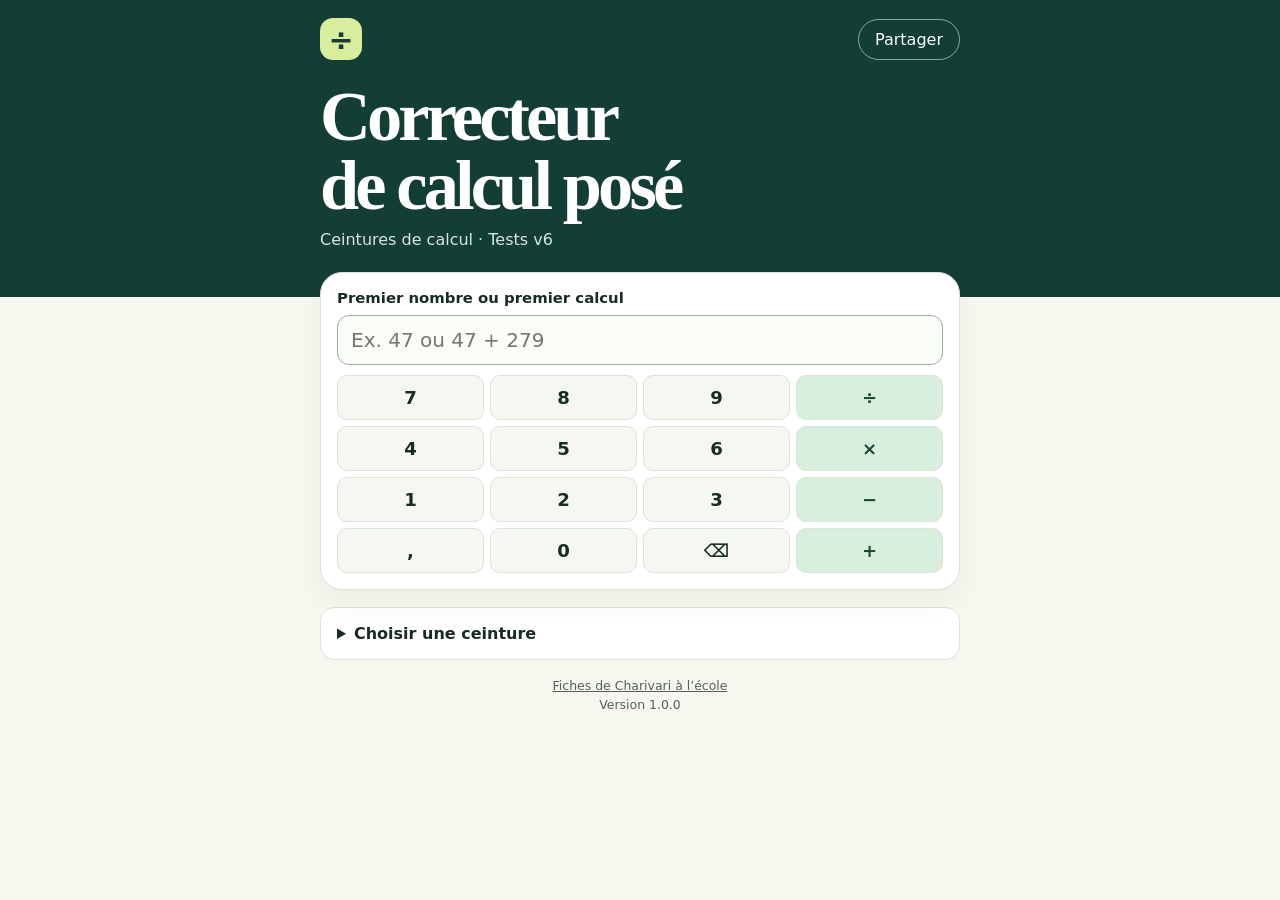
==== correcteur/index.html @ 3b587475 "Correcteur de calcul posé 1.0.0 (appli installable hors ligne) Co-Authored-By: Claude Opus 5.5 <nore" ====
<!doctype html>
<!-- TECHNIQUE
Fiche d'identité
- Rôle : corriger vite une fiche de ceinture de calcul posé (Charivari) en tapant son premier calcul.
- Quand : en classe, pendant ou après les ceintures, téléphone en main.
- Où : téléphone surtout (appli installée), ordinateur possible ; ouvert aussi depuis la tuile de « Classe ».
- Écran n° 1 : la recherche avec le pavé numérique ; le corrigé s'affiche dès qu'une seule fiche correspond.
- Ce qu'il ne fait pas : pas de suivi des ceintures par élève (aucune donnée d'élève ici).
Version : voir VERSION (et CACHE dans sw.js, à changer ensemble).
Choix techniques : PWA statique sur GitHub Pages (dépôt outils-classe, dossier correcteur/), hors ligne par sw.js.
  Fiches dans SOURCE_FICHES (une ceinture = une ligne « Nom|couleur|décimales », puis une ligne par fiche, calculs séparés par « ; », « @n » = rang du quotient).
  Calculs exacts en BigInt (pas d'erreur d'arrondi sur les décimaux).
Historique : 1.0.0 (2026-11-15) version reçue + installation, bouton Retour, Échap, numéro de version.
-->
<html lang="fr">
<head>
<meta charset="utf-8">
<meta name="viewport" content="width=device-width, initial-scale=1">
<meta name="theme-color" content="#123e36">
<meta name="apple-mobile-web-app-capable" content="yes">

<link rel="apple-touch-icon" href="icon-192.png">
<link rel="icon" href="icon-192.png">
<link rel="manifest" href="manifest.webmanifest">
<style>
:root{color-scheme:light;--paper:#f7f7ef;--ink:#182c25;--muted:#50635b;--line:#dce3d9;--green:#123e36;--mint:#d9efdd;font-family:Inter,system-ui,sans-serif}
*{box-sizing:border-box}
body{margin:0;background:var(--paper);color:var(--ink)}
.shell{width:min(100% - 32px,640px);margin-inline:auto}
.hero{background:var(--green);color:white;padding:18px 0 48px}
.bar{display:flex;align-items:center;justify-content:space-between}
.mark{display:grid;place-items:center;border-radius:13px;background:#d8ed9e;color:var(--green);width:42px;height:42px;font-size:30px;font-weight:700}
button,input{font:inherit}
button{cursor:pointer;color:inherit}
:focus-visible{outline:3px solid #578359;outline-offset:3px}
.share{border:1px solid #86ad98;border-radius:999px;background:transparent;color:white;padding:10px 16px}
h1{font:600 clamp(2.65rem,9vw,4.4rem)/.98 Georgia,serif;letter-spacing:-.055em;margin:22px 0 10px}
.intro p{margin:0;color:#d6e8de}
main{padding-bottom:96px}
.search{position:relative;margin-top:-25px;background:white;border:1px solid var(--line);border-radius:22px;padding:16px;box-shadow:0 12px 28px #173b2a0d}
label{display:block;font-weight:700;margin-bottom:8px;font-size:.93rem}
input{width:100%;border:1px solid #9eafa4;border-radius:12px;padding:12px 13px;font-size:1.25rem;background:#fafcf8;color:var(--ink)}
#second-wrap{margin-top:14px}
.keypad{display:grid;grid-template-columns:repeat(4,1fr);gap:6px;margin-top:10px}
.keypad button{min-height:45px;border:1px solid var(--line);border-radius:10px;background:#f5f7f1;font-size:1.13rem;font-weight:630;touch-action:manipulation}
.keypad button.op{background:var(--mint);color:#174c36}
#status{font-size:.88rem;color:var(--muted);margin:10px 0 0}
#status:empty{display:none}
#choices{display:flex;flex-wrap:wrap;gap:7px}
#choices:empty{display:none}
.choice{border:1px solid var(--line);background:white;border-radius:10px;padding:9px;text-align:left;margin-top:8px;font-size:.87rem}
.choice small{display:block;color:var(--muted);margin-top:2px}
#correction{margin-top:18px}
.sheet-title{background:#fff;border:1px solid var(--line);border-left:6px solid var(--belt);border-radius:14px;padding:13px 14px;margin-bottom:8px}
h2{font-size:1.2rem;margin:0 0 4px}
.sheet-title p{margin:0;color:var(--muted);font-size:.84rem}
.calc{border:1px solid var(--line);background:white;border-radius:12px;margin:6px 0}
.calc summary{display:grid;grid-template-columns:24px minmax(0,1fr) auto 12px;align-items:center;gap:7px;padding:10px;min-height:53px;cursor:pointer;list-style:none}
summary::-webkit-details-marker{display:none}
.calc summary::after{content:'›';font-size:1.4rem;color:#50635b}
.calc[open] summary::after{transform:rotate(90deg)}
.num{color:var(--muted);font-size:.76rem;text-align:center}
.expr,.answer,.work{font-variant-numeric:tabular-nums}
.expr{font-size:clamp(.85rem,3.4vw,1.04rem);font-weight:550}
.answer{text-align:right;font-weight:750;color:#174c36;white-space:nowrap}
.expr small,.answer small{display:block;font-size:.72rem;font-weight:500;color:var(--muted);margin-top:2px}
.work{padding:12px 14px;border-top:1px solid var(--line);background:#f7faf5;border-radius:0 0 12px 12px;font-size:.9rem;overflow:auto}
.work p{margin:8px 0 0}
.stack{display:grid;grid-template-columns:max-content auto;gap:4px 12px;align-items:center;width:max-content;max-width:100%}
.stack code{text-align:right;white-space:pre;font-size:1rem}
.stack small{color:var(--muted)}
.rule{height:1px;background:#a5b5a9;grid-column:1/2}
.division{border-collapse:collapse;width:100%;text-align:right;white-space:nowrap}
.division th,.division td{padding:5px 3px;border-bottom:1px solid var(--line)}
.division th{font-size:.76rem;color:var(--muted)}
.browse{margin-top:17px;background:#fff;border:1px solid var(--line);border-radius:14px;padding:12px}
.browse summary{cursor:pointer;font-weight:650;padding:4px}
.belt{display:flex;align-items:center;gap:6px;border-top:1px solid var(--line);padding:6px 0}
.belt span{flex:1;font-size:.9rem}
.belt button{min-width:36px;min-height:38px;border:1px solid var(--line);background:#f5f7f1;border-radius:8px}
footer{text-align:center;margin:18px 0;font-size:.78rem}
footer a{color:var(--muted)}
.dock{position:fixed;bottom:0;left:0;right:0;text-align:center;background:#f7f7eff0;padding:9px 15px calc(9px + env(safe-area-inset-bottom));border-top:1px solid var(--line)}
.dock button{color:white;background:var(--green);border:0;border-radius:12px;min-height:46px;width:min(100%,608px);font-weight:700}
[hidden]{display:none!important}

.version{color:var(--muted);margin-top:4px}
</style>
<title>Correcteur de calcul posé</title>


</head>
<body>
<header class="hero">
  <div class="shell bar">
    <span class="mark" aria-hidden="true">÷</span>
    <button id="share" class="share" type="button">Partager</button>
  </div>
  <div class="shell intro">
    <h1>Correcteur<br>de calcul posé</h1>
    <p>Ceintures de calcul · Tests v6</p>
  </div>
</header>
<main class="shell">
  <section class="search" aria-label="Recherche de fiche">
    <label for="first">Premier nombre ou premier calcul</label>
    <input id="first" placeholder="Ex. 47 ou 47 + 279" autocomplete="off" spellcheck="false" inputmode="none">
    <div id="second-wrap" hidden>
      <label for="second">Deuxième nombre ou deuxième calcul</label>
      <input id="second" autocomplete="off" spellcheck="false" inputmode="none" placeholder="Pour départager les fiches">
    </div>
    <div id="keypad" class="keypad" aria-label="Clavier de calcul"></div>
    <p id="status" role="status"></p>
    <div id="choices"></div>
  </section>
  <section id="correction" aria-label="Corrigé" hidden></section>
  <details id="browse" class="browse">
    <summary>Choisir une ceinture</summary>
    <div id="catalog"></div>
  </details>
  <footer><a href="https://www.charivarialecole.fr/archives/8508">Fiches de Charivari à l’école</a><div class="version" id="version"></div></footer>
</main>
<div class="dock" id="dock" hidden><button id="reset" type="button">↺ &nbsp; Nouvelle fiche</button></div>
<script>
const VERSION = "1.0.0";
const SOURCE_FICHES = `
Blanche|#7b8293|0
47+279;98+67;578+634;464+609;776+44;252+518
598+51;172+59;872+208;77+126;646+810;43+63
825+237;136+88;57+96;676+239;840+805;97+268
319+546;89+33;751+308;65+543;129+46;672+539
Jaune|#a06d04|0
769+451;90+263;794-236;447-68;861-171;763-34
680+571;406+96;527-436;681-628;996-29;337-246
113+658;76+705;363-86;374-296;761-591;453-262
145+269;97+888;814-53;394-196;995-367;638-99
Orange|#bc5b26|0
568+574;733-345;68*8;26*5;47*7;638*3
288+451;844-238;35*5;62*9;317*8;56*4
407+538;765-594;87*4;431*2;79*9;67*8
195+98;117-59;60*8;76*2;95*7;48*3
Rose|#a74370|0
337-139;59*5;670-74;884*38;1245*17;483*25
644-449;70*4;337*32;706*64;559-85;2321*19
468-299;56*8;831*25;467-74;5201*31;721*69
354+157;69*7;779*63;2889*52;545-59;693*48
Vert clair|#42814c|0
465-77;619*75;968/8;213/2;283/9;4193/5
648-74;465*59;4406/3;671/8;110/6;917/7
678-309;774*69;659/4;274/7;3633/2;391/9
809-540;2345*81;4566/3;446/5;651/7;279/8
Vert foncé|#22644e|0
76*7739;2185*139;8205-942;847+8056+964;950/6;254/3
36*1338;5481*233;8220-723;964+5416+735;531/7;270/4
98*7194;5288*220;8650-871;735+9911+750;730/4;572/6
87*6906;8097*46;7170-851;750+6984+735;495/3;530/6
Bleu clair|#277899|0
87*6906;8097/7;4+85.27+6.4;7.3+48.52+15;85-74.69;71.5-18.83
49*7681;9065/8;16+71.56+7.9;3.7+18.08+9;153.8-84.03;108-79.14
78*3965;9127/9;54+22.46+4.2;7.6+91.64+3;172-77.74;93.7-43.41
49*1687;8712/8;28+48.44+10.3;7.4+85.89+9;124.5-50.94;101-44.2
Bleu foncé|#304d9c|2
460-77;61*759;968/8;213/2;283/9;4193/5
608-74;46*595;4406/3;671/8;110/6;917/7
670-309;74*697;659/4;274/7;3633/2;391/9
809-540;45*8123;4566/3;446/5;651/7;279/8
Violette|#6c45a6|2
4*37.79;126.3*8.2;509.8*0.76;4.71+80.6+964;6.1*68.11;2685/7
5.3*617.3;210.1*0.8;362.8*8.62;8.7+8.56+96.4;6.1*68.11;8365/7
2163*8.4;1.31*12.05;8.71*14;5620-7.03;8461/9;2.6*978
14.7*9;49.04*1.3;5.98*7.5;3407-61.2;2433/8;7.6*54.7
Marron|#8e5439|2
170.4/4;45.45/6;663/13;5600-50.7;861/14;36*27.59
14.07/3;490/16;59.8/7;34-6.12;2433/12;7.6*3547
2163/13;103.1/6;871/14;56.2-7.03;86.14/4;26*9.78
4052/16;454/13;66.3/5;324-4.29;16.61/7;47*14.59
Noire|#323143|2
356.3/4;9+45.7+8.94;8451-13.47;40.7*58.96;4307/14;536*27.59
261.15/3;8+29.9+6.48;6492-27.63;30.8*79.56;5227/13;842*54.67
304.25/4;7+48.6+9.501;8745-36.52;80.4*57.96;8443/14;557*24.38
267.1/3;8+59.3+7.88;2491-73.84;70.6*49.85;7827/13;649*75.83
Brillante|#926515|0
108-57.09;3.2*9.654;10647/14@1;756.1-63.218;4.7*687;5316/9@2;347-154.6;8.2*982.5;67250/13@1;48.42-29.31;864.2*9.5;64210/8@2
247-184.6;82*982.5;67250/13@1;48.42-29.31;864.2*9.5;64210/8@2;203-57.09;3.72*9.6;10647/14@1;756.1-63.218;4.7*687;5316/9@2
726-4.509;7.2*5.649;10992/14@1;582.1-21.803;47*68.7;7247/9@2;535-154.6;2.8*982.5;67251/13@1;48.42-29.31;864.2*9.5;64210/8@2
`;

const belts = SOURCE_FICHES.trim().split(/\n(?=[A-Z][^\n]*\|)/).map(block => {
  const [head, ...variants] = block.split("\n");
  const [name, color, precision] = head.split("|");
  return {name, color, sheets: variants.map((line, index) => ({
    name, color, label: "ABC"[index] ?? "D",
    printLabel: name === "Brillante" && index === 2 ? "A" : null,
    operations: line.split(";").map(raw => {
      const [expression, rank] = raw.split("@");
      return {expression, rank: Number(rank ?? precision)};
    })
  }))};
});
const sheets = belts.flatMap(belt => belt.sheets);
const get = id => document.getElementById(id);
const first = get("first"), second = get("second"), correction = get("correction");
const glyph = {"+":"+","-":"−","*":"×","/":"÷"};
const places = ["unités","dizaines","centaines","milliers","dizaines de milliers","centaines de milliers"];
const precisionNames = ["unités","dixièmes","centièmes","millièmes"];
const power = n => 10n ** BigInt(n);
const scale = s => s.split(".")[1]?.length ?? 0;
const integer = s => BigInt(s.replace(".", ""));
const scaled = (s, n) => integer(s) * power(n - scale(s));
const spaced = s => s.replace(/\B(?=(\d{3})+(?!\d))/g, " ");
function format(value, decimals = 0, fixed = false, group = true) {
  const sign = value < 0n ? "−" : "";
  const digits = (value < 0n ? -value : value).toString().padStart(decimals + 1, "0");
  const units = decimals ? digits.slice(0, -decimals) : digits;
  let fraction = decimals ? digits.slice(-decimals) : "";
  if (!fixed) fraction = fraction.replace(/0+$/, "");
  return sign + (group ? spaced(units) : units) + (fraction ? "," + fraction : "");
}
const pretty = expression => expression.replace(/\d+(?:\.\d+)?|[+*/-]/g, token =>
  glyph[token] ? " " + glyph[token] + " " : format(integer(token), scale(token), true));
const normalize = input => input.toLowerCase().replace(/\s/g, "").replace(/[x×]/g,"*")
  .replace(/[÷:]/g,"/").replace(/−/g,"-").replace(/,/g,".").replace(/=$/,"");
const parse = expression => expression.split(/([+*/-])/);
function divide(a, b, rank) {
  const divisor = integer(b);
  const digits = a.split(".");
  const fractional = (digits[1] ?? "").padEnd(rank, "0").slice(0, rank);
  const columns = digits[0] + fractional;
  let remainder = 0n, quotient = 0n;
  const steps = [];
  for (let i = 0; i < columns.length; i++) {
    const current = remainder * 10n + BigInt(columns[i]);
    const digit = current / divisor;
    const product = digit * divisor;
    remainder = current - product;
    quotient = quotient * 10n + digit;
    const place = digits[0].length - 1 - i;
    if (steps.length || digit || place <= 0) {
      steps.push({place, current, digit, product, remainder});
    }
  }
  const remainderRank = Math.max(scale(a), rank);
  const rest = scaled(a, remainderRank) - divisor * quotient * power(remainderRank - rank);
  return {quotient, remainder: rest, remainderRank, steps};
}
function stackRow(number, label = "") {
  return "<code>" + number + "</code><small>" + label + "</small>";
}
const rule = '<div class="rule"></div><span></span>';
function solve(operation) {
  const {expression, rank} = operation;
  const [a, op, b, , c] = parse(expression);
  if (op === "/") {
    const {quotient, remainder, remainderRank, steps} = divide(a, b, rank);
    const rankLabel = rank === 1 ? "Au dixième" : rank === 2 ? "Au centième" : "";
    const rows = steps.map(step => {
      const label = step.place < 0 ? precisionNames[-step.place] : places[step.place];
      return "<tr><td>" + [label, step.current, step.digit, step.product, step.remainder].join("</td><td>") + "</td></tr>";
    }).join("");
    return {
      hint: rankLabel,
      answer: format(quotient, rank, true) + "<small>Reste " + format(remainder) +
        (remainderRank ? " " + precisionNames[remainderRank] : "") + "</small>",
      work: '<table class="division"><thead><tr><th>Rang</th><th>À diviser</th><th>Chiffre</th><th>Produit</th><th>Reste</th></tr></thead><tbody>' +
        rows + "</tbody></table><p>" + pretty(a) + " = " + format(quotient, rank, true) +
        " × " + pretty(b) + " + " + format(remainder, remainderRank) + "</p>"
    };
  }
  const d = Math.max(...[a,b,c].filter(Boolean).map(scale));
  const result = op === "*" ? integer(a) * integer(b) :
    scaled(a,d) + (op === "+" ? scaled(b,d) : -scaled(b,d)) + (c ? scaled(c,d) : 0n);
  const raw = (v,n) => format(v,n,true,false);
  const totalDecimals = op === "*" ? scale(a) + scale(b) : d;
  let work;
  if (op === "*") {
    const multiplier = b.replace(".", "");
    let rows = stackRow(integer(a)) + stackRow("× " + integer(b)) + rule;
    if (multiplier.length > 1) {
      rows += [...multiplier].reverse().map((digit, i) =>
        stackRow(integer(a) * BigInt(digit) * power(i), digit + " · " + places[i])).join("") + rule;
    }
    rows += stackRow(result);
    work = '<div class="stack">' + rows + "</div>";
    if (totalDecimals) {
      work += "<p>Replacer la virgule à " + totalDecimals + " chiffre" +
        (totalDecimals > 1 ? "s" : "") + " de la droite → <b>" +
        format(result,totalDecimals,true) + "</b></p>";
    }
  } else {
    work = '<div class="stack">' + stackRow(raw(scaled(a,d),d)) +
      stackRow(glyph[op] + " " + raw(scaled(b,d),d)) +
      (c ? stackRow("+ " + raw(scaled(c,d),d)) : "") + rule + stackRow(raw(result,d)) + "</div>";
  }
  return {answer: format(result,totalDecimals), hint: "", work};
}
let activeInput, shown;
function show(sheet, scroll = false) {
  if (sheet === shown && !scroll) return;
  shown = sheet;
  correction.hidden = !sheet;
  get("dock").hidden = !sheet;
  if (!sheet) {
    correction.replaceChildren();
    return;
  }
  const heading = '<div class="sheet-title" style="--belt:' + sheet.color + '"><h2>' + title(sheet) +
    "</h2><p>Touche un calcul pour voir les étapes.</p></div>";
  const rows = sheet.operations.map((operation,i) => {
    const solved = solve(operation);
    return '<details class="calc"><summary><span class="num">' + (i + 1) +
      '</span><span class="expr">' + pretty(operation.expression) +
      (solved.hint ? "<small>" + solved.hint + "</small>" : "") +
      '</span><span class="answer">' + solved.answer + '</span></summary><div class="work">' + solved.work + "</div></details>";
  }).join("");
  correction.innerHTML = heading + rows;
  if (scroll) {
    if (!history.state?.fiche) history.pushState({fiche:1}, "");
    correction.scrollIntoView({block:"start",behavior:"smooth"});
  }
}
const title = sheet => sheet.name + " · " + sheet.label + (sheet.printLabel ? " (A sur le PDF)" : "");
function exact(expr, query) {
  return expr === query || expr.split(/[+*/-]/)[0] === query;
}
function update() {
  const query = normalize(first.value);
  const extra = normalize(second.value);
  const choices = get("choices");
  choices.replaceChildren();
  const candidates = query ? sheets.filter(sheet => sheet.operations[0].expression.startsWith(query)) : [];
  const matches = candidates.filter(sheet => exact(sheet.operations[0].expression,query));
  const pool = matches.length ? matches : candidates;
  const ambiguous = pool.length > 1;
  get("second-wrap").hidden = !ambiguous;
  if (!ambiguous) {
    second.value = "";
    if (activeInput === second) activeInput = first;
  }
  const narrowed = ambiguous && extra ? pool.filter(sheet => sheet.operations[1].expression.startsWith(extra)) : pool;
  const found = narrowed.length === 1 && (matches.includes(narrowed[0]) || (ambiguous && extra)) ? narrowed[0] : null;
  show(found);
  get("status").textContent = !query ? "" : !narrowed.length ? "Aucune fiche correspondante." :
    found ? title(found) : narrowed.length > 1 ? narrowed.length + " fiches correspondent." : "Continue la saisie ou ouvre la fiche proposée.";
  if (found) {
    const jump = document.createElement("button");
    jump.className = "choice";
    jump.textContent = "Voir le corrigé ↓";
    jump.onclick = () => show(found,true);
    choices.append(jump);
  } else if (narrowed.length <= 8) {
    for (const sheet of narrowed) {
      const button = document.createElement("button");
      button.className = "choice";
      button.innerHTML = title(sheet) + "<small>" + pretty(sheet.operations[0].expression) +
        (ambiguous ? " · " + pretty(sheet.operations[1].expression) : "") + "</small>";
      button.onclick = () => show(sheet,true);
      choices.append(button);
    }
  }
}
function init() {
  activeInput = first;
  for (const field of [first,second]) {
    field.addEventListener("focus", () => activeInput = field);
    field.addEventListener("input", () => {
      if (field === first) second.value = "";
      update();
    });
    field.addEventListener("keydown", event => {
      if (event.key === "Enter" && shown) show(shown,true);
    });
  }
  for (const key of ["7","8","9","÷","4","5","6","×","1","2","3","−",",","0","⌫","+"]) {
    const button = document.createElement("button");
    button.textContent = key;
    if (key === "⌫") button.setAttribute("aria-label","Effacer un caractère");
    if ("÷×−+".includes(key)) button.className = "op";
    button.addEventListener("pointerdown",event => event.preventDefault());
    button.onclick = () => {
      const field = activeInput;
      const start = field.selectionStart, end = field.selectionEnd;
      const from = key === "⌫" && start === end ? Math.max(0,start-1) : start;
      field.setRangeText(key === "⌫" ? "" : key,from,end,"end");
      field.focus({preventScroll:true});
      field.dispatchEvent(new Event("input"));
    };
    get("keypad").append(button);
  }
  for (const belt of belts) {
    const row = document.createElement("div");
    row.className = "belt";
    const name = document.createElement("span");
    name.style.color = belt.color;
    name.textContent = belt.name;
    row.append(name);
    for (const sheet of belt.sheets) {
      const button = document.createElement("button");
      button.textContent = sheet.label;
      button.setAttribute("aria-label",title(sheet));
      button.onclick = () => {get("browse").open = false; show(sheet,true);};
      row.append(button);
    }
    get("catalog").append(row);
  }
  get("reset").onclick = () => {
    if (history.state?.fiche) history.back(); else newSheet();
  };
  addEventListener("popstate", () => newSheet());
  document.addEventListener("keydown", event => {
    if (event.key === "Escape") get("reset").click();
  });
  get("version").textContent = "Version " + VERSION;
}
function newSheet() {
  first.value = "";
  second.value = "";
  get("browse").open = false;
  update();
  first.focus({preventScroll:true});
  window.scrollTo({top:0,behavior:"smooth"});
}
function initApp() {
  get("share").onclick = async () => {
    try {
      if (navigator.share) await navigator.share({title:document.title,url:location.href});
      else {
        await navigator.clipboard.writeText(location.href);
        get("share").textContent = "Lien copié";
        setTimeout(() => get("share").textContent = "Partager",1800);
      }
    } catch (error) {
      if (error.name !== "AbortError") window.prompt("Copier le lien",location.href);
    }
  };
  if ("serviceWorker" in navigator && location.protocol === "https:") {
    navigator.serviceWorker.register("./sw.js").catch(() => {});
  }
}
init();
initApp();

</script>
</body>
</html>
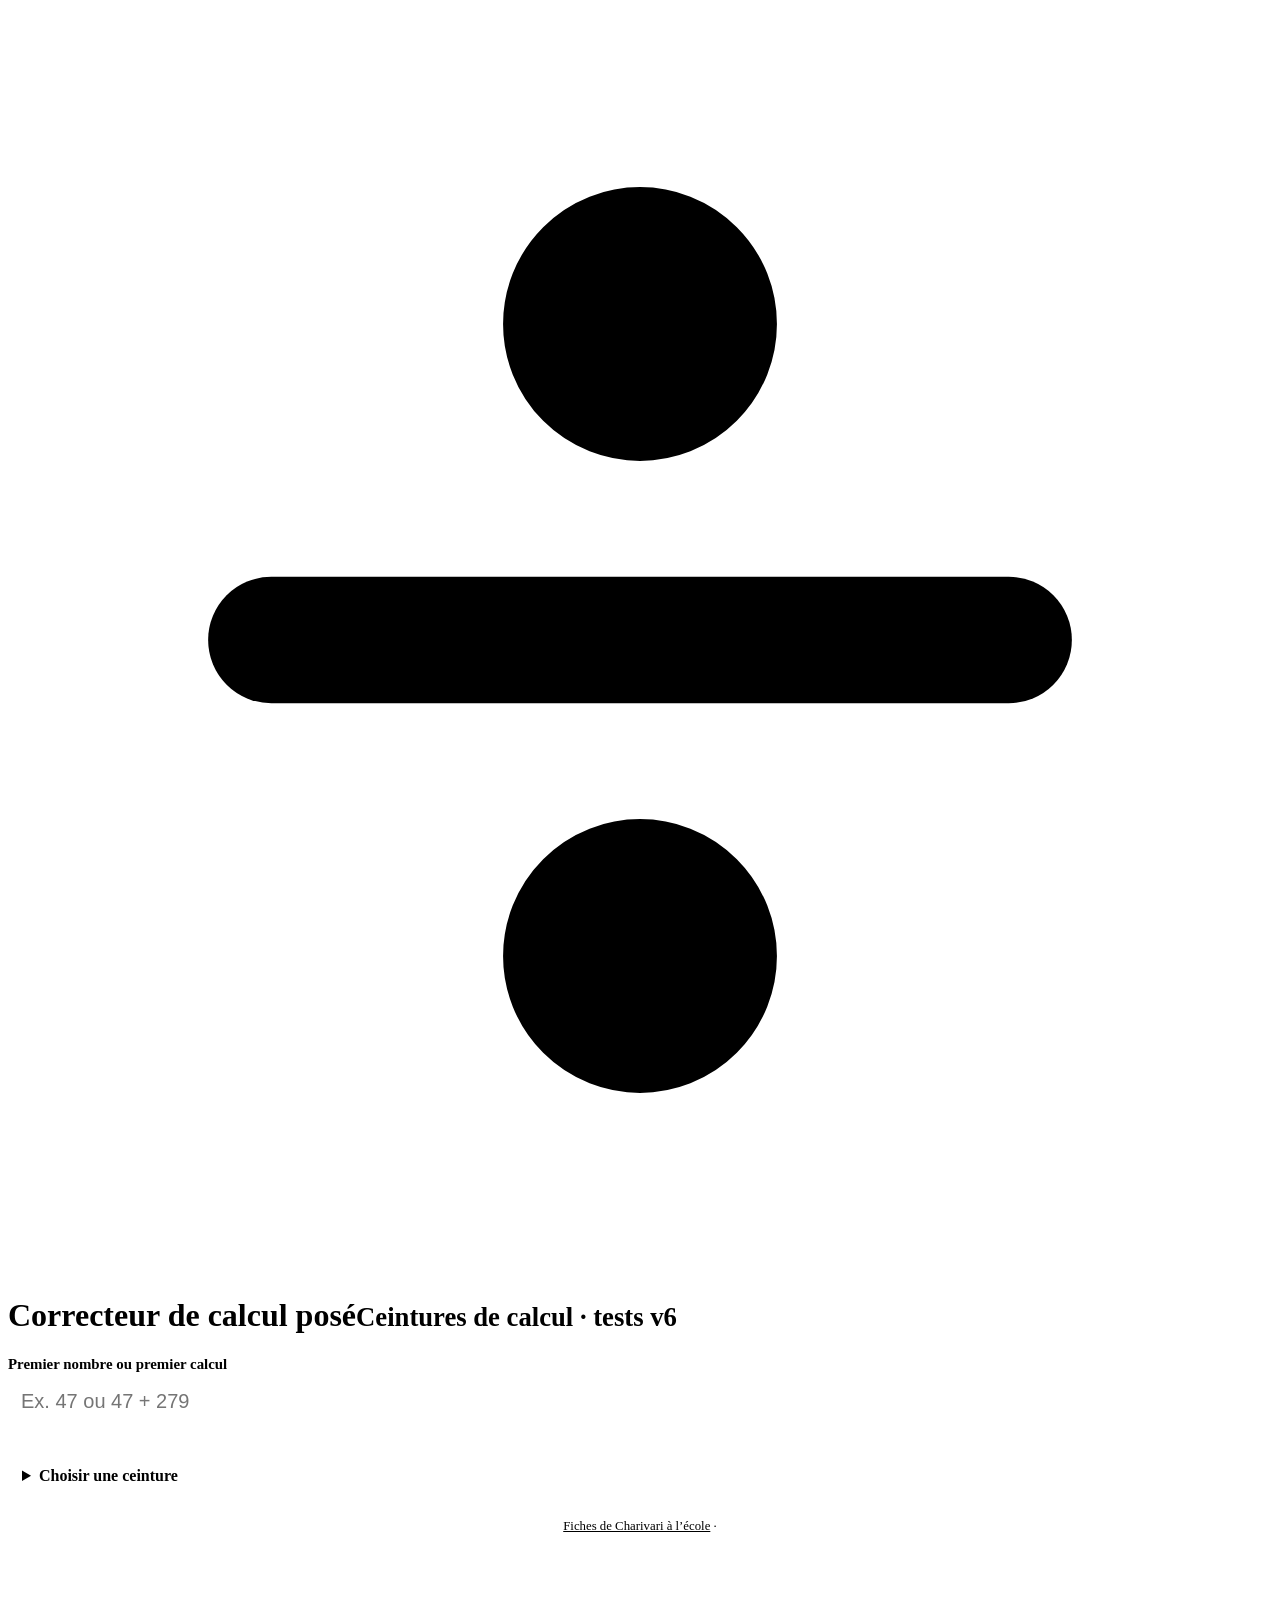
==== commit e7f75148: "Correcteurs 2.0.0 : charte Repères, Ateliers de problèmes installable, évaluations dans Classe Co-Au" ====
--- a/correcteur/index.html
+++ b/correcteur/index.html
@@ -1,113 +1,99 @@
 <!doctype html>
 <!-- TECHNIQUE
 Fiche d'identité
-- Rôle : corriger vite une fiche de ceinture de calcul posé (Charivari) en tapant son premier calcul.
-- Quand : en classe, pendant ou après les ceintures, téléphone en main.
-- Où : téléphone surtout (appli installée), ordinateur possible ; ouvert aussi depuis la tuile de « Classe ».
+- Rôle : corriger vite une fiche de ceinture de calcul posé (Charivari) en tapant son premier calcul, et évaluer les élèves fiche par fiche.
+- Quand : en classe, pendant ou après les ceintures, téléphone en main ; le soir sur l'ordinateur pour faire le point.
+- Où : téléphone (appli installée, corrigés seuls) ; Classe sur téléphone et ordinateur (corrigés + évaluations).
 - Écran n° 1 : la recherche avec le pavé numérique ; le corrigé s'affiche dès qu'une seule fiche correspond.
-- Ce qu'il ne fait pas : pas de suivi des ceintures par élève (aucune donnée d'élève ici).
+- Ce qu'il ne fait pas : pas de liste d'élèves à lui (elle vient de Classe › Maths) ; pas de problèmes (Ateliers de problèmes).
 Version : voir VERSION (et CACHE dans sw.js, à changer ensemble).
-Choix techniques : PWA statique sur GitHub Pages (dépôt outils-classe, dossier correcteur/), hors ligne par sw.js.
-  Fiches dans SOURCE_FICHES (une ceinture = une ligne « Nom|couleur|décimales », puis une ligne par fiche, calculs séparés par « ; », « @n » = rang du quotient).
-  Calculs exacts en BigInt (pas d'erreur d'arrondi sur les décimaux).
-Historique : 1.0.0 (2026-11-15) version reçue + installation, bouton Retour, Échap, numéro de version.
+Charte Repères v1 (commun/charte.css), couleur de l'outil --outil-calcul.
+Deux modes, un seul fichier :
+- appli installée (github.io ou ?mode=app) : corrigés seuls, hors ligne, AUCUN prénom (dépôt public) ; fichiers communs dans ../commun/
+- page de Classe (correcteur.html) : + évaluations A/AR/ECA/NA (commun/eval.js, base evals/calcul, clé « Ceinture-Fiche », ex. « Jaune-B ») ; fichiers communs dans outils/
+Données : commun/fiches-calcul.js (window.FICHES_CALCUL). Calculs exacts en BigInt (pas d'erreur d'arrondi sur les décimaux).
+Historique :
+- 2.0.0 (2026-11-15) charte Repères, évaluations dans Classe (filtre par groupe, ceinture acquise, PDF, Ctrl+Z), fiches dans un fichier de données.
+- 1.0.0 (2026-11-15) version reçue + installation, bouton Retour, Échap, numéro de version.
 -->
 <html lang="fr">
 <head>
 <meta charset="utf-8">
-<meta name="viewport" content="width=device-width, initial-scale=1">
-<meta name="theme-color" content="#123e36">
-<meta name="apple-mobile-web-app-capable" content="yes">
-
-<link rel="apple-touch-icon" href="icon-192.png">
-<link rel="icon" href="icon-192.png">
-<link rel="manifest" href="manifest.webmanifest">
+<meta name="viewport" content="width=device-width,initial-scale=1">
+<meta name="theme-color" content="#E0EFE5">
+<title>Correcteur de calcul posé</title>
+<link rel="preconnect" href="https://fonts.googleapis.com"><link rel="preconnect" href="https://fonts.gstatic.com" crossorigin>
+<link href="https://fonts.googleapis.com/css2?family=Atkinson+Hyperlegible:wght@400;700&display=swap" rel="stylesheet">
+<script>
+var MODE_APP = /github\.io$/.test(location.hostname) || /[?&]mode=app/.test(location.search);
+var COMMUN = MODE_APP ? '../commun/' : 'outils/';
+document.write('<link rel="stylesheet" href="' + COMMUN + 'charte.css">');
+if (MODE_APP) document.write('<link rel="manifest" href="manifest.webmanifest"><link rel="icon" href="icon-192.png"><link rel="apple-touch-icon" href="icon-192.png">');
+</script>
 <style>
-:root{color-scheme:light;--paper:#f7f7ef;--ink:#182c25;--muted:#50635b;--line:#dce3d9;--green:#123e36;--mint:#d9efdd;font-family:Inter,system-ui,sans-serif}
-*{box-sizing:border-box}
-body{margin:0;background:var(--paper);color:var(--ink)}
-.shell{width:min(100% - 32px,640px);margin-inline:auto}
-.hero{background:var(--green);color:white;padding:18px 0 48px}
-.bar{display:flex;align-items:center;justify-content:space-between}
-.mark{display:grid;place-items:center;border-radius:13px;background:#d8ed9e;color:var(--green);width:42px;height:42px;font-size:30px;font-weight:700}
-button,input{font:inherit}
-button{cursor:pointer;color:inherit}
-:focus-visible{outline:3px solid #578359;outline-offset:3px}
-.share{border:1px solid #86ad98;border-radius:999px;background:transparent;color:white;padding:10px 16px}
-h1{font:600 clamp(2.65rem,9vw,4.4rem)/.98 Georgia,serif;letter-spacing:-.055em;margin:22px 0 10px}
-.intro p{margin:0;color:#d6e8de}
-main{padding-bottom:96px}
-.search{position:relative;margin-top:-25px;background:white;border:1px solid var(--line);border-radius:22px;padding:16px;box-shadow:0 12px 28px #173b2a0d}
-label{display:block;font-weight:700;margin-bottom:8px;font-size:.93rem}
-input{width:100%;border:1px solid #9eafa4;border-radius:12px;padding:12px 13px;font-size:1.25rem;background:#fafcf8;color:var(--ink)}
-#second-wrap{margin-top:14px}
+:root{--outil:var(--outil-calcul)}
+main{padding-bottom:100px}
+label{display:block;font-weight:700;margin-bottom:6px;font-size:.93rem}
+.saisie{width:100%;border:1px solid var(--trait);border-radius:var(--arrondi-m);padding:11px 13px;font-size:1.25rem;background:var(--surface-2);min-height:var(--cible)}
+#second-wrap{margin-top:12px}
 .keypad{display:grid;grid-template-columns:repeat(4,1fr);gap:6px;margin-top:10px}
-.keypad button{min-height:45px;border:1px solid var(--line);border-radius:10px;background:#f5f7f1;font-size:1.13rem;font-weight:630;touch-action:manipulation}
-.keypad button.op{background:var(--mint);color:#174c36}
-#status{font-size:.88rem;color:var(--muted);margin:10px 0 0}
-#status:empty{display:none}
-#choices{display:flex;flex-wrap:wrap;gap:7px}
-#choices:empty{display:none}
-.choice{border:1px solid var(--line);background:white;border-radius:10px;padding:9px;text-align:left;margin-top:8px;font-size:.87rem}
-.choice small{display:block;color:var(--muted);margin-top:2px}
+.keypad button{min-height:var(--cible);border:1px solid var(--trait);border-radius:10px;background:var(--surface-2);font-size:1.15rem;font-weight:700}
+.keypad button.op{background:color-mix(in srgb,var(--outil) 14%,var(--surface));color:var(--encre)}
+#status{font-size:.9rem;color:var(--encre-douce);margin:10px 0 0}#status:empty{display:none}
+#choices{display:flex;flex-wrap:wrap;gap:7px}#choices:empty{display:none}
+.choice{border:1px solid var(--trait);background:var(--surface);border-radius:10px;padding:9px 11px;text-align:left;margin-top:8px;font-size:.9rem;min-height:var(--cible)}
+.choice.go{background:var(--outil);border-color:var(--outil);color:var(--sur-outil);font-weight:700}
+.choice small{display:block;color:var(--encre-douce);margin-top:2px}
 #correction{margin-top:18px}
-.sheet-title{background:#fff;border:1px solid var(--line);border-left:6px solid var(--belt);border-radius:14px;padding:13px 14px;margin-bottom:8px}
-h2{font-size:1.2rem;margin:0 0 4px}
-.sheet-title p{margin:0;color:var(--muted);font-size:.84rem}
-.calc{border:1px solid var(--line);background:white;border-radius:12px;margin:6px 0}
-.calc summary{display:grid;grid-template-columns:24px minmax(0,1fr) auto 12px;align-items:center;gap:7px;padding:10px;min-height:53px;cursor:pointer;list-style:none}
-summary::-webkit-details-marker{display:none}
-.calc summary::after{content:'›';font-size:1.4rem;color:#50635b}
+.sheet-title{display:flex;align-items:center;gap:12px;background:var(--surface);border:1px solid var(--trait);border-radius:var(--arrondi-l);padding:12px 14px;margin-bottom:8px}
+.ceint{flex:none;width:40px;height:40px;border-radius:10px;background:var(--belt);box-shadow:inset 0 0 0 1px rgba(0,0,0,.12);display:grid;place-items:center;color:#fff;font-weight:700}
+h2{font-size:1.2rem;margin:0}
+.sheet-title p{margin:0;color:var(--encre-douce);font-size:.86rem}
+.calc{border:1px solid var(--trait);background:var(--surface);border-radius:var(--arrondi-m);margin:6px 0}
+.calc summary{display:grid;grid-template-columns:26px minmax(0,1fr) auto 12px;align-items:center;gap:8px;padding:10px 12px;min-height:54px;cursor:pointer;list-style:none}
+.calc summary::-webkit-details-marker{display:none}
+.calc summary::after{content:'›';font-size:1.4rem;color:var(--encre-douce)}
 .calc[open] summary::after{transform:rotate(90deg)}
-.num{color:var(--muted);font-size:.76rem;text-align:center}
+.num{color:var(--encre-douce);font-size:.78rem;text-align:center}
 .expr,.answer,.work{font-variant-numeric:tabular-nums}
-.expr{font-size:clamp(.85rem,3.4vw,1.04rem);font-weight:550}
-.answer{text-align:right;font-weight:750;color:#174c36;white-space:nowrap}
-.expr small,.answer small{display:block;font-size:.72rem;font-weight:500;color:var(--muted);margin-top:2px}
-.work{padding:12px 14px;border-top:1px solid var(--line);background:#f7faf5;border-radius:0 0 12px 12px;font-size:.9rem;overflow:auto}
+.expr{font-size:clamp(.88rem,3.4vw,1.05rem);font-weight:700}
+.answer{text-align:right;font-weight:700;color:var(--outil);white-space:nowrap;font-size:1.05rem}
+.expr small,.answer small{display:block;font-size:.74rem;font-weight:400;color:var(--encre-douce);margin-top:2px}
+.work{padding:12px 14px;border-top:1px solid var(--trait);background:var(--surface-2);border-radius:0 0 var(--arrondi-m) var(--arrondi-m);font-size:.92rem;overflow:auto}
 .work p{margin:8px 0 0}
 .stack{display:grid;grid-template-columns:max-content auto;gap:4px 12px;align-items:center;width:max-content;max-width:100%}
 .stack code{text-align:right;white-space:pre;font-size:1rem}
-.stack small{color:var(--muted)}
-.rule{height:1px;background:#a5b5a9;grid-column:1/2}
+.stack small{color:var(--encre-douce)}
+.rule{height:1px;background:var(--encre-douce);grid-column:1/2}
 .division{border-collapse:collapse;width:100%;text-align:right;white-space:nowrap}
-.division th,.division td{padding:5px 3px;border-bottom:1px solid var(--line)}
-.division th{font-size:.76rem;color:var(--muted)}
-.browse{margin-top:17px;background:#fff;border:1px solid var(--line);border-radius:14px;padding:12px}
-.browse summary{cursor:pointer;font-weight:650;padding:4px}
-.belt{display:flex;align-items:center;gap:6px;border-top:1px solid var(--line);padding:6px 0}
-.belt span{flex:1;font-size:.9rem}
-.belt button{min-width:36px;min-height:38px;border:1px solid var(--line);background:#f5f7f1;border-radius:8px}
-footer{text-align:center;margin:18px 0;font-size:.78rem}
-footer a{color:var(--muted)}
-.dock{position:fixed;bottom:0;left:0;right:0;text-align:center;background:#f7f7eff0;padding:9px 15px calc(9px + env(safe-area-inset-bottom));border-top:1px solid var(--line)}
-.dock button{color:white;background:var(--green);border:0;border-radius:12px;min-height:46px;width:min(100%,608px);font-weight:700}
-[hidden]{display:none!important}
-
-.version{color:var(--muted);margin-top:4px}
+.division th,.division td{padding:5px 3px;border-bottom:1px solid var(--trait)}
+.division th{font-size:.78rem;color:var(--encre-douce)}
+.browse{margin-top:17px;background:var(--surface);border:1px solid var(--trait);border-radius:var(--arrondi-l);padding:8px 14px}
+.browse summary{cursor:pointer;font-weight:700;padding:8px 0}
+.belt{display:flex;align-items:center;gap:8px;border-top:1px solid var(--trait);padding:6px 0}
+.belt .dot{flex:none;width:22px;height:22px;border-radius:6px;background:var(--belt);box-shadow:inset 0 0 0 1px rgba(0,0,0,.12)}
+.belt span{flex:1;font-size:.95rem;font-weight:700}
+.belt button{min-width:44px;min-height:44px;border:1px solid var(--trait);background:var(--surface-2);border-radius:var(--arrondi-s);font-weight:700}
+.belt button[aria-current=true]{background:var(--outil);border-color:var(--outil);color:var(--sur-outil)}
+footer{text-align:center;margin:18px 0;font-size:.8rem;color:var(--encre-douce)}
+footer a{color:var(--encre-douce)}
+.dock{position:fixed;bottom:0;left:0;right:0;text-align:center;background:color-mix(in srgb,var(--fond) 94%,transparent);padding:9px 15px calc(9px + env(safe-area-inset-bottom));border-top:1px solid var(--trait);z-index:5}
+.dock .btn{width:min(100%,608px)}
 </style>
-<title>Correcteur de calcul posé</title>
-
-
 </head>
 <body>
-<header class="hero">
-  <div class="shell bar">
-    <span class="mark" aria-hidden="true">÷</span>
-    <button id="share" class="share" type="button">Partager</button>
-  </div>
-  <div class="shell intro">
-    <h1>Correcteur<br>de calcul posé</h1>
-    <p>Ceintures de calcul · Tests v6</p>
-  </div>
-</header>
+<header class="entete"><div class="shell bar">
+  <a class="retour" href="index.html" id="back" data-cnav-hide hidden>← Classe</a>
+  <span class="tuile" aria-hidden="true"><svg viewBox="0 0 24 24" fill="none" stroke="currentColor" stroke-width="2.4" stroke-linecap="round"><circle cx="12" cy="6" r="1.4" fill="currentColor"/><path d="M5 12h14"/><circle cx="12" cy="18" r="1.4" fill="currentColor"/></svg></span>
+  <h1>Correcteur de calcul posé<small>Ceintures de calcul · tests v6</small></h1>
+</div></header>
 <main class="shell">
-  <section class="search" aria-label="Recherche de fiche">
+  <section class="carte flotte" aria-label="Recherche de fiche">
     <label for="first">Premier nombre ou premier calcul</label>
-    <input id="first" placeholder="Ex. 47 ou 47 + 279" autocomplete="off" spellcheck="false" inputmode="none">
+    <input id="first" class="saisie" placeholder="Ex. 47 ou 47 + 279" autocomplete="off" spellcheck="false" inputmode="none">
     <div id="second-wrap" hidden>
       <label for="second">Deuxième nombre ou deuxième calcul</label>
-      <input id="second" autocomplete="off" spellcheck="false" inputmode="none" placeholder="Pour départager les fiches">
+      <input id="second" class="saisie" autocomplete="off" spellcheck="false" inputmode="none" placeholder="Pour départager les fiches">
     </div>
     <div id="keypad" class="keypad" aria-label="Clavier de calcul"></div>
     <p id="status" role="status"></p>
@@ -118,73 +104,16 @@
     <summary>Choisir une ceinture</summary>
     <div id="catalog"></div>
   </details>
-  <footer><a href="https://www.charivarialecole.fr/archives/8508">Fiches de Charivari à l’école</a><div class="version" id="version"></div></footer>
+  <div id="evals-app"></div>
+  <footer><a href="https://www.charivarialecole.fr/archives/8508">Fiches de Charivari à l’école</a> · <span id="version"></span></footer>
 </main>
-<div class="dock" id="dock" hidden><button id="reset" type="button">↺ &nbsp; Nouvelle fiche</button></div>
+<div class="dock" id="dock" hidden><button class="btn plein" id="reset" type="button" title="Nouvelle fiche (Échap)">↺ &nbsp;Nouvelle fiche</button></div>
+<div id="toast" class="toast" role="status"></div>
+<script>document.write('<script src="' + COMMUN + 'fiches-calcul.js"><\/script>' + (MODE_APP ? '' : '<script src="' + COMMUN + 'eval.js"><\/script>'));</script>
 <script>
-const VERSION = "1.0.0";
-const SOURCE_FICHES = `
-Blanche|#7b8293|0
-47+279;98+67;578+634;464+609;776+44;252+518
-598+51;172+59;872+208;77+126;646+810;43+63
-825+237;136+88;57+96;676+239;840+805;97+268
-319+546;89+33;751+308;65+543;129+46;672+539
-Jaune|#a06d04|0
-769+451;90+263;794-236;447-68;861-171;763-34
-680+571;406+96;527-436;681-628;996-29;337-246
-113+658;76+705;363-86;374-296;761-591;453-262
-145+269;97+888;814-53;394-196;995-367;638-99
-Orange|#bc5b26|0
-568+574;733-345;68*8;26*5;47*7;638*3
-288+451;844-238;35*5;62*9;317*8;56*4
-407+538;765-594;87*4;431*2;79*9;67*8
-195+98;117-59;60*8;76*2;95*7;48*3
-Rose|#a74370|0
-337-139;59*5;670-74;884*38;1245*17;483*25
-644-449;70*4;337*32;706*64;559-85;2321*19
-468-299;56*8;831*25;467-74;5201*31;721*69
-354+157;69*7;779*63;2889*52;545-59;693*48
-Vert clair|#42814c|0
-465-77;619*75;968/8;213/2;283/9;4193/5
-648-74;465*59;4406/3;671/8;110/6;917/7
-678-309;774*69;659/4;274/7;3633/2;391/9
-809-540;2345*81;4566/3;446/5;651/7;279/8
-Vert foncé|#22644e|0
-76*7739;2185*139;8205-942;847+8056+964;950/6;254/3
-36*1338;5481*233;8220-723;964+5416+735;531/7;270/4
-98*7194;5288*220;8650-871;735+9911+750;730/4;572/6
-87*6906;8097*46;7170-851;750+6984+735;495/3;530/6
-Bleu clair|#277899|0
-87*6906;8097/7;4+85.27+6.4;7.3+48.52+15;85-74.69;71.5-18.83
-49*7681;9065/8;16+71.56+7.9;3.7+18.08+9;153.8-84.03;108-79.14
-78*3965;9127/9;54+22.46+4.2;7.6+91.64+3;172-77.74;93.7-43.41
-49*1687;8712/8;28+48.44+10.3;7.4+85.89+9;124.5-50.94;101-44.2
-Bleu foncé|#304d9c|2
-460-77;61*759;968/8;213/2;283/9;4193/5
-608-74;46*595;4406/3;671/8;110/6;917/7
-670-309;74*697;659/4;274/7;3633/2;391/9
-809-540;45*8123;4566/3;446/5;651/7;279/8
-Violette|#6c45a6|2
-4*37.79;126.3*8.2;509.8*0.76;4.71+80.6+964;6.1*68.11;2685/7
-5.3*617.3;210.1*0.8;362.8*8.62;8.7+8.56+96.4;6.1*68.11;8365/7
-2163*8.4;1.31*12.05;8.71*14;5620-7.03;8461/9;2.6*978
-14.7*9;49.04*1.3;5.98*7.5;3407-61.2;2433/8;7.6*54.7
-Marron|#8e5439|2
-170.4/4;45.45/6;663/13;5600-50.7;861/14;36*27.59
-14.07/3;490/16;59.8/7;34-6.12;2433/12;7.6*3547
-2163/13;103.1/6;871/14;56.2-7.03;86.14/4;26*9.78
-4052/16;454/13;66.3/5;324-4.29;16.61/7;47*14.59
-Noire|#323143|2
-356.3/4;9+45.7+8.94;8451-13.47;40.7*58.96;4307/14;536*27.59
-261.15/3;8+29.9+6.48;6492-27.63;30.8*79.56;5227/13;842*54.67
-304.25/4;7+48.6+9.501;8745-36.52;80.4*57.96;8443/14;557*24.38
-267.1/3;8+59.3+7.88;2491-73.84;70.6*49.85;7827/13;649*75.83
-Brillante|#926515|0
-108-57.09;3.2*9.654;10647/14@1;756.1-63.218;4.7*687;5316/9@2;347-154.6;8.2*982.5;67250/13@1;48.42-29.31;864.2*9.5;64210/8@2
-247-184.6;82*982.5;67250/13@1;48.42-29.31;864.2*9.5;64210/8@2;203-57.09;3.72*9.6;10647/14@1;756.1-63.218;4.7*687;5316/9@2
-726-4.509;7.2*5.649;10992/14@1;582.1-21.803;47*68.7;7247/9@2;535-154.6;2.8*982.5;67251/13@1;48.42-29.31;864.2*9.5;64210/8@2
-`;
-
+const VERSION = "2.0.0";
+const CLASSE_URL = "https://claude.ai/artifact/Fjw3PS19NxsGxkekSUaoZA";
+const SOURCE_FICHES = window.FICHES_CALCUL;
 const belts = SOURCE_FICHES.trim().split(/\n(?=[A-Z][^\n]*\|)/).map(block => {
   const [head, ...variants] = block.split("\n");
   const [name, color, precision] = head.split("|");
@@ -293,152 +222,153 @@
   }
   return {answer: format(result,totalDecimals), hint: "", work};
 }
-let activeInput, shown;
+let activeInput, shown, store = null, panel = null;
+const evalHost = document.createElement("div");
+const sheetKey = s => s.name + "-" + s.label;
 function show(sheet, scroll = false) {
   if (sheet === shown && !scroll) return;
   shown = sheet;
   correction.hidden = !sheet;
   get("dock").hidden = !sheet;
-  if (!sheet) {
-    correction.replaceChildren();
-    return;
-  }
-  const heading = '<div class="sheet-title" style="--belt:' + sheet.color + '"><h2>' + title(sheet) +
-    "</h2><p>Touche un calcul pour voir les étapes.</p></div>";
-  const rows = sheet.operations.map((operation,i) => {
+  markCatalog();
+  if (!sheet) { correction.replaceChildren(); return; }
+  const heading = '<div class="sheet-title" style="--belt:' + sheet.color + '"><span class="ceint" aria-hidden="true">' + sheet.label + '</span><div><h2>' + title(sheet) +
+    "</h2><p>Touche un calcul pour voir les étapes.</p></div></div>";
+  const rows = sheet.operations.map((operation, i) => {
     const solved = solve(operation);
-    return '<details class="calc"><summary><span class="num">' + (i + 1) +
-      '</span><span class="expr">' + pretty(operation.expression) +
-      (solved.hint ? "<small>" + solved.hint + "</small>" : "") +
-      '</span><span class="answer">' + solved.answer + '</span></summary><div class="work">' + solved.work + "</div></details>";
+    return '<details class="calc"><summary><span class="num">' + (i + 1) + '</span><span class="expr">' + pretty(operation.expression) +
+      (solved.hint ? "<small>" + solved.hint + "</small>" : "") + '</span><span class="answer">' + solved.answer + '</span></summary><div class="work">' + solved.work + "</div></details>";
   }).join("");
   correction.innerHTML = heading + rows;
+  correction.querySelector(".sheet-title").after(evalHost);
+  if (panel) panel.render();
   if (scroll) {
-    if (!history.state?.fiche) history.pushState({fiche:1}, "");
-    correction.scrollIntoView({block:"start",behavior:"smooth"});
+    if (!history.state?.fiche) history.pushState({fiche: 1}, "");
+    correction.scrollIntoView({block: "start", behavior: "smooth"});
   }
 }
 const title = sheet => sheet.name + " · " + sheet.label + (sheet.printLabel ? " (A sur le PDF)" : "");
-function exact(expr, query) {
-  return expr === query || expr.split(/[+*/-]/)[0] === query;
-}
+function exact(expr, query) { return expr === query || expr.split(/[+*/-]/)[0] === query; }
 function update() {
-  const query = normalize(first.value);
-  const extra = normalize(second.value);
-  const choices = get("choices");
+  const query = normalize(first.value), extra = normalize(second.value), choices = get("choices");
   choices.replaceChildren();
-  const candidates = query ? sheets.filter(sheet => sheet.operations[0].expression.startsWith(query)) : [];
-  const matches = candidates.filter(sheet => exact(sheet.operations[0].expression,query));
+  const candidates = query ? sheets.filter(s => s.operations[0].expression.startsWith(query)) : [];
+  const matches = candidates.filter(s => exact(s.operations[0].expression, query));
   const pool = matches.length ? matches : candidates;
   const ambiguous = pool.length > 1;
   get("second-wrap").hidden = !ambiguous;
-  if (!ambiguous) {
-    second.value = "";
-    if (activeInput === second) activeInput = first;
-  }
-  const narrowed = ambiguous && extra ? pool.filter(sheet => sheet.operations[1].expression.startsWith(extra)) : pool;
+  if (!ambiguous) { second.value = ""; if (activeInput === second) activeInput = first; }
+  const narrowed = ambiguous && extra ? pool.filter(s => s.operations[1].expression.startsWith(extra)) : pool;
   const found = narrowed.length === 1 && (matches.includes(narrowed[0]) || (ambiguous && extra)) ? narrowed[0] : null;
   show(found);
-  get("status").textContent = !query ? "" : !narrowed.length ? "Aucune fiche correspondante." :
+  get("status").textContent = !query ? "" : !narrowed.length ? "Aucune fiche ne commence par ce calcul." :
     found ? title(found) : narrowed.length > 1 ? narrowed.length + " fiches correspondent." : "Continue la saisie ou ouvre la fiche proposée.";
   if (found) {
     const jump = document.createElement("button");
-    jump.className = "choice";
-    jump.textContent = "Voir le corrigé ↓";
-    jump.onclick = () => show(found,true);
+    jump.className = "choice go"; jump.textContent = "Voir le corrigé ↓";
+    jump.onclick = () => show(found, true);
     choices.append(jump);
   } else if (narrowed.length <= 8) {
     for (const sheet of narrowed) {
-      const button = document.createElement("button");
-      button.className = "choice";
-      button.innerHTML = title(sheet) + "<small>" + pretty(sheet.operations[0].expression) +
-        (ambiguous ? " · " + pretty(sheet.operations[1].expression) : "") + "</small>";
-      button.onclick = () => show(sheet,true);
-      choices.append(button);
-    }
-  }
+      const b = document.createElement("button");
+      b.className = "choice";
+      b.innerHTML = title(sheet) + "<small>" + pretty(sheet.operations[0].expression) + (ambiguous ? " · " + pretty(sheet.operations[1].expression) : "") + "</small>";
+      b.onclick = () => show(sheet, true);
+      choices.append(b);
+    }
+  }
+}
+function markCatalog() {
+  for (const b of document.querySelectorAll("#catalog button")) b.setAttribute("aria-current", String(!!shown && b.dataset.k === sheetKey(shown)));
 }
 function init() {
   activeInput = first;
-  for (const field of [first,second]) {
+  for (const field of [first, second]) {
     field.addEventListener("focus", () => activeInput = field);
-    field.addEventListener("input", () => {
-      if (field === first) second.value = "";
-      update();
-    });
-    field.addEventListener("keydown", event => {
-      if (event.key === "Enter" && shown) show(shown,true);
-    });
+    field.addEventListener("input", () => { if (field === first) second.value = ""; update(); });
+    field.addEventListener("keydown", e => { if (e.key === "Enter" && shown) show(shown, true); });
   }
   for (const key of ["7","8","9","÷","4","5","6","×","1","2","3","−",",","0","⌫","+"]) {
-    const button = document.createElement("button");
-    button.textContent = key;
-    if (key === "⌫") button.setAttribute("aria-label","Effacer un caractère");
-    if ("÷×−+".includes(key)) button.className = "op";
-    button.addEventListener("pointerdown",event => event.preventDefault());
-    button.onclick = () => {
-      const field = activeInput;
-      const start = field.selectionStart, end = field.selectionEnd;
-      const from = key === "⌫" && start === end ? Math.max(0,start-1) : start;
-      field.setRangeText(key === "⌫" ? "" : key,from,end,"end");
-      field.focus({preventScroll:true});
-      field.dispatchEvent(new Event("input"));
+    const b = document.createElement("button");
+    b.type = "button"; b.textContent = key;
+    if (key === "⌫") b.setAttribute("aria-label", "Effacer un caractère");
+    if ("÷×−+".includes(key)) b.className = "op";
+    b.addEventListener("pointerdown", e => e.preventDefault());
+    b.onclick = () => {
+      const f = activeInput, start = f.selectionStart, end = f.selectionEnd;
+      const from = key === "⌫" && start === end ? Math.max(0, start - 1) : start;
+      f.setRangeText(key === "⌫" ? "" : key, from, end, "end");
+      f.focus({preventScroll: true});
+      f.dispatchEvent(new Event("input"));
     };
-    get("keypad").append(button);
+    get("keypad").append(b);
   }
   for (const belt of belts) {
     const row = document.createElement("div");
-    row.className = "belt";
-    const name = document.createElement("span");
-    name.style.color = belt.color;
-    name.textContent = belt.name;
-    row.append(name);
+    row.className = "belt"; row.style.setProperty("--belt", belt.color);
+    const dot = document.createElement("i"); dot.className = "dot";
+    const name = document.createElement("span"); name.textContent = belt.name;
+    row.append(dot, name);
     for (const sheet of belt.sheets) {
-      const button = document.createElement("button");
-      button.textContent = sheet.label;
-      button.setAttribute("aria-label",title(sheet));
-      button.onclick = () => {get("browse").open = false; show(sheet,true);};
-      row.append(button);
+      const b = document.createElement("button");
+      b.textContent = sheet.label; b.dataset.k = sheetKey(sheet);
+      b.setAttribute("aria-label", title(sheet));
+      b.onclick = () => { get("browse").open = false; show(sheet, true); };
+      row.append(b);
     }
     get("catalog").append(row);
   }
-  get("reset").onclick = () => {
-    if (history.state?.fiche) history.back(); else newSheet();
-  };
+  get("reset").onclick = () => { if (history.state?.fiche) history.back(); else newSheet(); };
   addEventListener("popstate", () => newSheet());
-  document.addEventListener("keydown", event => {
-    if (event.key === "Escape") get("reset").click();
-  });
-  get("version").textContent = "Version " + VERSION;
+  document.addEventListener("keydown", e => { if (e.key === "Escape") get("reset").click(); });
+  get("version").textContent = "version " + VERSION;
 }
 function newSheet() {
-  first.value = "";
-  second.value = "";
+  first.value = ""; second.value = "";
   get("browse").open = false;
   update();
-  first.focus({preventScroll:true});
-  window.scrollTo({top:0,behavior:"smooth"});
-}
-function initApp() {
-  get("share").onclick = async () => {
-    try {
-      if (navigator.share) await navigator.share({title:document.title,url:location.href});
-      else {
-        await navigator.clipboard.writeText(location.href);
-        get("share").textContent = "Lien copié";
-        setTimeout(() => get("share").textContent = "Partager",1800);
-      }
-    } catch (error) {
-      if (error.name !== "AbortError") window.prompt("Copier le lien",location.href);
-    }
-  };
-  if ("serviceWorker" in navigator && location.protocol === "https:") {
-    navigator.serviceWorker.register("./sw.js").catch(() => {});
-  }
-}
+  first.focus({preventScroll: true});
+  window.scrollTo({top: 0, behavior: "smooth"});
+}
+
+/* Évaluations (seulement dans Classe) */
+const beltOf = {};
+belts.forEach((b, i) => b.sheets.forEach(s => beltOf[sheetKey(s)] = i));
+function acquired(name) { /* plus haute ceinture avec au moins une fiche « A » */
+  let best = -1;
+  for (const [k, i] of Object.entries(beltOf)) if (i > best && store.get(k, name) === "A") best = i;
+  return best;
+}
+function pupils() {
+  return store.roster.map(p => { const i = acquired(p.name); return {...p, info: p.group + (i >= 0 ? " · ceinture " + belts[i].name.toLowerCase() : "")}; });
+}
+async function startEvals() {
+  if (MODE_APP) {
+    get("evals-app").innerHTML = '<div class="vers-classe"><span>👥 Les évaluations des élèves se font dans <b>Classe</b> › Outils et réglages › Maths.</span><a class="btn petit" href="' + CLASSE_URL + '" target="_blank" rel="noopener">Ouvrir Classe ↗</a></div>';
+    return;
+  }
+  get("back").hidden = false;
+  try {
+    store = await Evals.start("calcul", VERSION);
+    panel = new Evals.Panel(evalHost, {store, key: () => shown && sheetKey(shown), pupils, filters: true, pdf: exportPdf});
+  } catch (e) {
+    evalHost.innerHTML = '<div class="vers-classe"><span>⚠ Les évaluations n’ont pas pu se charger (base de Classe injoignable).</span><button class="btn petit" type="button" id="retry">↻ Réessayer</button></div>';
+    get("retry").onclick = startEvals;
+  }
+}
+function exportPdf() {
+  const rows = store.roster.map(p => ({name: p.name, cells: belts.map(b => {
+    const l = store.last(b.sheets.map(sheetKey), p.name);
+    return l ? {m: l.m, t: l.m + " · " + l.key.split("-").pop()} : null;
+  })}));
+  return Evals.pdf({sections: [{title: "Ceintures de calcul posé", sub: "Dernière évaluation de chaque ceinture (code · fiche)", cols: belts.map(b => b.name), rows}],
+    filename: "evaluations-ceintures-calcul.pdf", color: "#23914A", colsPerPage: 11});
+}
+
 init();
-initApp();
-
+startEvals();
+if (MODE_APP && "serviceWorker" in navigator && location.protocol === "https:") navigator.serviceWorker.register("./sw.js").catch(() => {});
 </script>
+<script>if (!MODE_APP) document.write('<script src="side-nav.js" defer><\/script>');</script>
 </body>
 </html>
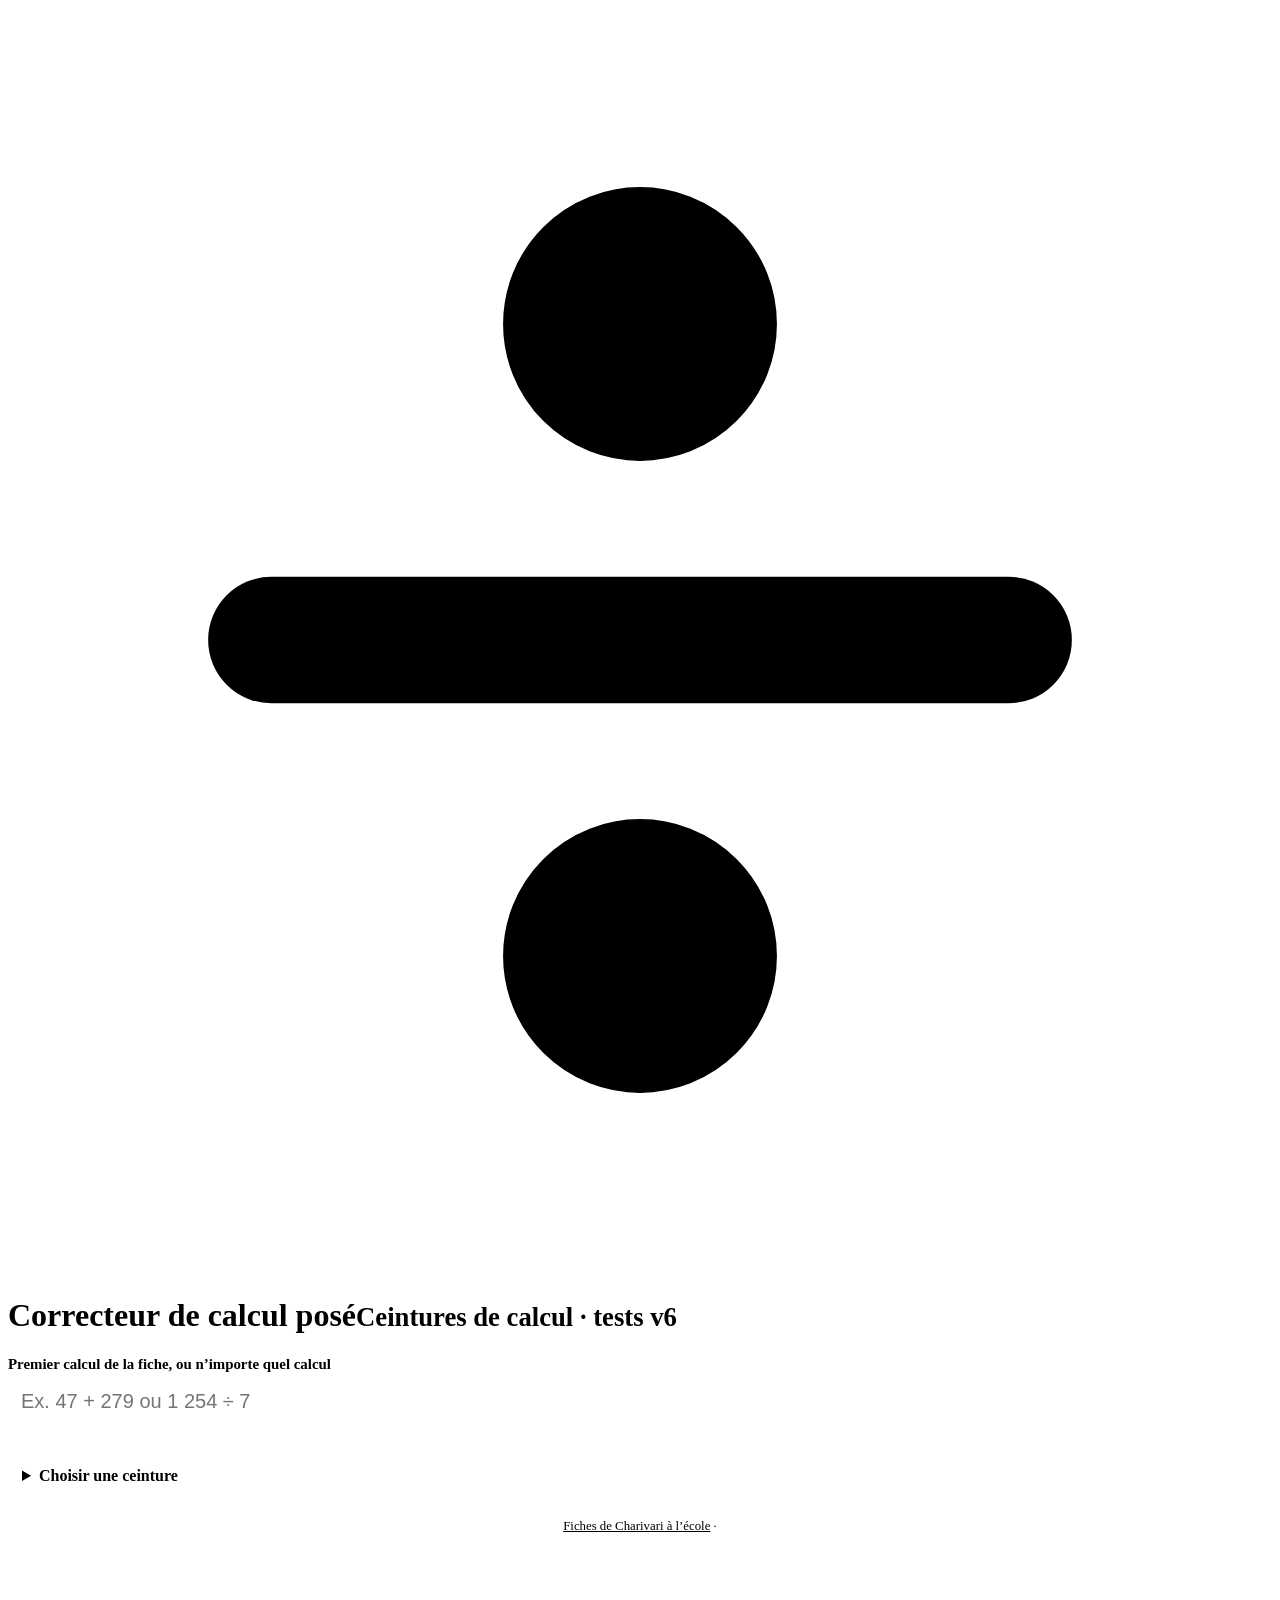
==== commit d770bd30: "Correcteur 2.4.0 : corrigé avant la liste, ceintures obtenues visibles, élèves par ordre alphabétiqu" ====
--- a/correcteur/index.html
+++ b/correcteur/index.html
@@ -13,6 +13,18 @@
 - page de Classe (correcteur.html) : + évaluations A/AR/ECA/NA (commun/eval.js, base evals/calcul, clé « Ceinture-Fiche », ex. « Jaune-B ») ; fichiers communs dans outils/
 Données : commun/fiches-calcul.js (window.FICHES_CALCUL). Calculs exacts en BigInt (pas d'erreur d'arrondi sur les décimaux).
 Historique :
+- 2.4.0 (2026-11-17) corrigé d'abord, liste d'élèves dessous (bouton « Élèves ↓ » dans le titre de la fiche) ;
+  chaque élève montre ses ceintures obtenues (12 pastilles de couleur, pleines = obtenues) et « ✓ déjà obtenue » si la ceinture ouverte l'est déjà ;
+  multiplication posée avec le nombre le plus long en haut (76 × 9 742 → posée 9 742 × 76, comme les élèves) ;
+  eval.js : élèves par ordre alphabétique partout, filtre « CM2 b+c » qui réunit les groupes d'un même niveau (CM2b + CM2c).
+- 2.3.0 (2026-11-15) 5 derniers calculs de la calculatrice sous le pavé quand le champ est vide (localStorage « correcteur-derniers-calculs », par appareil) ;
+  gardés quand on quitte le calcul (Nouveau calcul, Échap, Entrée, champ vidé, appli mise de côté), touche pour reprendre, « Effacer la liste » confirmé en deux touchers (pas de confirm()) ;
+  « Réessayer » des évaluations relié (le bouton n’était pas encore dans la page).
+- 2.2.0 (2026-11-15) plus de 2e cadre de saisie (les 2 fiches au même 1er calcul sont proposées en boutons, avec leur 2e calcul) ;
+  calculatrice libre : un calcul complet qui n'ouvre aucune fiche affiche son résultat sous le pavé (étapes au toucher),
+  division à l'unité, au dixième et au centième avec le reste ; + et − acceptent plusieurs nombres.
+- 2.1.0 (2026-11-15) un « A » sur une fiche valide aussi en A les ceintures précédentes pas encore validées (clé de ceinture seule, ex. « Blanche » : on n'écrit jamais sur les fiches) ;
+  réglage « Ceintures d'avant : auto » (localStorage, par appareil, oui par défaut) ; une seule étape à annuler (setMany).
 - 2.0.0 (2026-11-15) charte Repères, évaluations dans Classe (filtre par groupe, ceinture acquise, PDF, Ctrl+Z), fiches dans un fichier de données.
 - 1.0.0 (2026-11-15) version reçue + installation, bouton Retour, Échap, numéro de version.
 -->
@@ -35,7 +47,16 @@
 main{padding-bottom:100px}
 label{display:block;font-weight:700;margin-bottom:6px;font-size:.93rem}
 .saisie{width:100%;border:1px solid var(--trait);border-radius:var(--arrondi-m);padding:11px 13px;font-size:1.25rem;background:var(--surface-2);min-height:var(--cible)}
-#second-wrap{margin-top:12px}
+#history{display:flex;flex-wrap:wrap;gap:6px;margin-top:10px}#history:empty{display:none}
+#history .calc-tag{flex-basis:100%;margin:0}
+#history button{min-height:40px;border:1px solid var(--trait);background:var(--surface-2);border-radius:999px;padding:4px 12px;font-size:.88rem;font-variant-numeric:tabular-nums}
+#history button b{color:var(--outil)}
+#history .vider{color:var(--encre-douce);border-style:dashed}
+#calc-result:empty{display:none}
+#calc-result{margin-top:10px}
+#calc-result .calc{border-color:color-mix(in srgb,var(--outil) 45%,var(--trait))}
+#calc-result .answer{font-size:1.25rem}
+.calc-tag{font-size:.78rem;font-weight:700;color:var(--encre-douce);margin:0 0 2px}
 .keypad{display:grid;grid-template-columns:repeat(4,1fr);gap:6px;margin-top:10px}
 .keypad button{min-height:var(--cible);border:1px solid var(--trait);border-radius:10px;background:var(--surface-2);font-size:1.15rem;font-weight:700}
 .keypad button.op{background:color-mix(in srgb,var(--outil) 14%,var(--surface));color:var(--encre)}
@@ -46,6 +67,7 @@
 .choice small{display:block;color:var(--encre-douce);margin-top:2px}
 #correction{margin-top:18px}
 .sheet-title{display:flex;align-items:center;gap:12px;background:var(--surface);border:1px solid var(--trait);border-radius:var(--arrondi-l);padding:12px 14px;margin-bottom:8px}
+.sheet-title > div{flex:1;min-width:0}
 .ceint{flex:none;width:40px;height:40px;border-radius:10px;background:var(--belt);box-shadow:inset 0 0 0 1px rgba(0,0,0,.12);display:grid;place-items:center;color:#fff;font-weight:700}
 h2{font-size:1.2rem;margin:0}
 .sheet-title p{margin:0;color:var(--encre-douce);font-size:.86rem}
@@ -68,6 +90,12 @@
 .division{border-collapse:collapse;width:100%;text-align:right;white-space:nowrap}
 .division th,.division td{padding:5px 3px;border-bottom:1px solid var(--trait)}
 .division th{font-size:.78rem;color:var(--encre-douce)}
+.evhost{margin-top:14px}
+.mini-belts{display:flex;gap:2px;margin-top:3px}
+.mini-belts i{width:10px;height:10px;border-radius:3px;box-shadow:inset 0 0 0 1.5px var(--belt);opacity:.45}
+.mini-belts i.on{background:var(--belt);opacity:1}
+.mini-belts i.ici{outline:2px solid var(--encre);outline-offset:1px}
+.deja{display:block;color:var(--outil);font-weight:700}
 .browse{margin-top:17px;background:var(--surface);border:1px solid var(--trait);border-radius:var(--arrondi-l);padding:8px 14px}
 .browse summary{cursor:pointer;font-weight:700;padding:8px 0}
 .belt{display:flex;align-items:center;gap:8px;border-top:1px solid var(--trait);padding:6px 0}
@@ -89,14 +117,12 @@
 </div></header>
 <main class="shell">
   <section class="carte flotte" aria-label="Recherche de fiche">
-    <label for="first">Premier nombre ou premier calcul</label>
-    <input id="first" class="saisie" placeholder="Ex. 47 ou 47 + 279" autocomplete="off" spellcheck="false" inputmode="none">
-    <div id="second-wrap" hidden>
-      <label for="second">Deuxième nombre ou deuxième calcul</label>
-      <input id="second" class="saisie" autocomplete="off" spellcheck="false" inputmode="none" placeholder="Pour départager les fiches">
-    </div>
+    <label for="first">Premier calcul de la fiche, ou n’importe quel calcul</label>
+    <input id="first" class="saisie" placeholder="Ex. 47 + 279 ou 1 254 ÷ 7" autocomplete="off" spellcheck="false" inputmode="none">
     <div id="keypad" class="keypad" aria-label="Clavier de calcul"></div>
+    <div id="history" aria-label="Derniers calculs"></div>
     <p id="status" role="status"></p>
+    <div id="calc-result" aria-live="polite"></div>
     <div id="choices"></div>
   </section>
   <section id="correction" aria-label="Corrigé" hidden></section>
@@ -111,7 +137,7 @@
 <div id="toast" class="toast" role="status"></div>
 <script>document.write('<script src="' + COMMUN + 'fiches-calcul.js"><\/script>' + (MODE_APP ? '' : '<script src="' + COMMUN + 'eval.js"><\/script>'));</script>
 <script>
-const VERSION = "2.0.0";
+const VERSION = "2.4.0";
 const CLASSE_URL = "https://claude.ai/artifact/Fjw3PS19NxsGxkekSUaoZA";
 const SOURCE_FICHES = window.FICHES_CALCUL;
 const belts = SOURCE_FICHES.trim().split(/\n(?=[A-Z][^\n]*\|)/).map(block => {
@@ -128,7 +154,7 @@
 });
 const sheets = belts.flatMap(belt => belt.sheets);
 const get = id => document.getElementById(id);
-const first = get("first"), second = get("second"), correction = get("correction");
+const first = get("first"), correction = get("correction");
 const glyph = {"+":"+","-":"−","*":"×","/":"÷"};
 const places = ["unités","dizaines","centaines","milliers","dizaines de milliers","centaines de milliers"];
 const precisionNames = ["unités","dixièmes","centièmes","millièmes"];
@@ -136,7 +162,7 @@
 const scale = s => s.split(".")[1]?.length ?? 0;
 const integer = s => BigInt(s.replace(".", ""));
 const scaled = (s, n) => integer(s) * power(n - scale(s));
-const spaced = s => s.replace(/\B(?=(\d{3})+(?!\d))/g, " ");
+const spaced = s => s.replace(/\B(?=(\d{3})+(?!\d))/g, " ");
 function format(value, decimals = 0, fixed = false, group = true) {
   const sign = value < 0n ? "−" : "";
   const digits = (value < 0n ? -value : value).toString().padStart(decimals + 1, "0");
@@ -178,7 +204,7 @@
 const rule = '<div class="rule"></div><span></span>';
 function solve(operation) {
   const {expression, rank} = operation;
-  const [a, op, b, , c] = parse(expression);
+  const [a, op, b] = parse(expression);
   if (op === "/") {
     const {quotient, remainder, remainderRank, steps} = divide(a, b, rank);
     const rankLabel = rank === 1 ? "Au dixième" : rank === 2 ? "Au centième" : "";
@@ -195,18 +221,24 @@
         " × " + pretty(b) + " + " + format(remainder, remainderRank) + "</p>"
     };
   }
-  const d = Math.max(...[a,b,c].filter(Boolean).map(scale));
+  /* + et − : autant de nombres qu'on veut (ex. 120 − 35 − 8) */
+  const parts = parse(expression), nums = parts.filter((_, i) => i % 2 === 0), signs = parts.filter((_, i) => i % 2);
+  const d = Math.max(...nums.map(scale));
   const result = op === "*" ? integer(a) * integer(b) :
-    scaled(a,d) + (op === "+" ? scaled(b,d) : -scaled(b,d)) + (c ? scaled(c,d) : 0n);
+    nums.reduce((sum, n, i) => i === 0 ? scaled(n,d) : signs[i - 1] === "-" ? sum - scaled(n,d) : sum + scaled(n,d), 0n);
   const raw = (v,n) => format(v,n,true,false);
   const totalDecimals = op === "*" ? scale(a) + scale(b) : d;
-  let work;
+  let work, hint = "";
   if (op === "*") {
-    const multiplier = b.replace(".", "");
-    let rows = stackRow(integer(a)) + stackRow("× " + integer(b)) + rule;
+    /* Les élèves posent le nombre qui a le plus de chiffres en haut : 76 × 9 742 se pose 9 742 × 76. */
+    const swap = b.replace(".", "").length > a.replace(".", "").length;
+    const top = swap ? b : a, bottom = swap ? a : b;
+    if (swap) hint = "Posée : " + pretty(top + "*" + bottom).trim();
+    const multiplier = bottom.replace(".", "");
+    let rows = stackRow(integer(top)) + stackRow("× " + integer(bottom)) + rule;
     if (multiplier.length > 1) {
       rows += [...multiplier].reverse().map((digit, i) =>
-        stackRow(integer(a) * BigInt(digit) * power(i), digit + " · " + places[i])).join("") + rule;
+        stackRow(integer(top) * BigInt(digit) * power(i), digit + " · " + places[i])).join("") + rule;
     }
     rows += stackRow(result);
     work = '<div class="stack">' + rows + "</div>";
@@ -216,14 +248,14 @@
         format(result,totalDecimals,true) + "</b></p>";
     }
   } else {
-    work = '<div class="stack">' + stackRow(raw(scaled(a,d),d)) +
-      stackRow(glyph[op] + " " + raw(scaled(b,d),d)) +
-      (c ? stackRow("+ " + raw(scaled(c,d),d)) : "") + rule + stackRow(raw(result,d)) + "</div>";
-  }
-  return {answer: format(result,totalDecimals), hint: "", work};
-}
-let activeInput, shown, store = null, panel = null;
+    work = '<div class="stack">' + nums.map((n, i) => stackRow((i ? glyph[signs[i - 1]] + " " : "") + raw(scaled(n,d),d))).join("") +
+      rule + stackRow(raw(result,d)) + "</div>";
+  }
+  return {answer: format(result,totalDecimals), hint, work};
+}
+let shown, store = null, panel = null;
 const evalHost = document.createElement("div");
+evalHost.className = "evhost";
 const sheetKey = s => s.name + "-" + s.label;
 function show(sheet, scroll = false) {
   if (sheet === shown && !scroll) return;
@@ -233,14 +265,18 @@
   markCatalog();
   if (!sheet) { correction.replaceChildren(); return; }
   const heading = '<div class="sheet-title" style="--belt:' + sheet.color + '"><span class="ceint" aria-hidden="true">' + sheet.label + '</span><div><h2>' + title(sheet) +
-    "</h2><p>Touche un calcul pour voir les étapes.</p></div></div>";
+    "</h2><p>Touche un calcul pour voir les étapes.</p></div>" +
+    (store ? '<button type="button" class="btn petit" data-goeval title="Aller à la liste des élèves">👥 Élèves ↓</button>' : "") + "</div>";
   const rows = sheet.operations.map((operation, i) => {
     const solved = solve(operation);
     return '<details class="calc"><summary><span class="num">' + (i + 1) + '</span><span class="expr">' + pretty(operation.expression) +
       (solved.hint ? "<small>" + solved.hint + "</small>" : "") + '</span><span class="answer">' + solved.answer + '</span></summary><div class="work">' + solved.work + "</div></details>";
   }).join("");
   correction.innerHTML = heading + rows;
-  correction.querySelector(".sheet-title").after(evalHost);
+  /* Le corrigé d'abord, la liste des élèves ensuite. */
+  correction.append(evalHost);
+  const go = correction.querySelector("[data-goeval]");
+  if (go) go.onclick = () => evalHost.scrollIntoView({block: "start", behavior: "smooth"});
   if (panel) panel.render();
   if (scroll) {
     if (!history.state?.fiche) history.pushState({fiche: 1}, "");
@@ -249,30 +285,98 @@
 }
 const title = sheet => sheet.name + " · " + sheet.label + (sheet.printLabel ? " (A sur le PDF)" : "");
 function exact(expr, query) { return expr === query || expr.split(/[+*/-]/)[0] === query; }
+/* Calculatrice libre : un calcul complet qui n'est pas le 1er d'une fiche.
+   Renvoie {html} (résultat + étapes repliées), {error} (calcul complet mais impossible) ou null (saisie pas finie). */
+const COMPLETE = /^\d+(\.\d+)?([+*/-]\d+(\.\d+)?)+$/;
+function calculator(query) {
+  if (!COMPLETE.test(query)) return null;
+  const parts = parse(query), signs = parts.filter((_, i) => i % 2);
+  if (signs.length > 1 && signs.some(s => s === "*" || s === "/"))
+    return {error: "Pour × et ÷, tape un seul calcul à la fois (ex. 47 × 28)."};
+  const line = (operation, tag) => {
+    const solved = solve(operation);
+    return '<details class="calc"><summary><span class="num">=</span><span class="expr">' + pretty(operation.expression) +
+      "<small>" + (tag || solved.hint || "Touche pour voir les étapes") + '</small></span><span class="answer">' + solved.answer +
+      '</span></summary><div class="work">' + solved.work + "</div></details>";
+  };
+  if (signs[0] === "/") {
+    const divisor = parts[2];
+    if (scale(divisor)) return {error: "Le diviseur doit être un nombre entier."};
+    if (integer(divisor) === 0n) return {error: "On ne peut pas diviser par 0."};
+    return {html: '<p class="calc-tag">Calculatrice · touche une ligne pour les étapes</p>' +
+      [[0, "À l’unité"], [1, "Au dixième"], [2, "Au centième"]].map(([rank, tag]) => line({expression: query, rank}, tag)).join("")};
+  }
+  return {html: '<p class="calc-tag">Calculatrice</p>' + line({expression: query, rank: 0})};
+}
+/* Derniers calculs de la calculatrice (5 au plus, sur cet appareil, jamais de prénom).
+   Un calcul est gardé quand on le quitte : Nouveau calcul, Échap, Entrée, champ vidé ou appli mise de côté. */
+const RECENT_KEY = "correcteur-derniers-calculs";
+let recent = [], pending = null;
+try { recent = JSON.parse(localStorage.getItem(RECENT_KEY)) || []; } catch {}
+function saveRecent() { try { localStorage.setItem(RECENT_KEY, JSON.stringify(recent)); } catch {} }
+function keepPending() {
+  if (!pending) return;
+  recent = [pending, ...recent.filter(e => e !== pending)].slice(0, 5);
+  pending = null; saveRecent();
+}
+function shortAnswer(expression) {
+  try { return solve({expression, rank: 0}).answer.replace(/<small>Reste /, " r ").replace(/<[^>]+>/g, ""); } catch { return ""; }
+}
+function renderHistory(query) {
+  const box = get("history");
+  box.replaceChildren();
+  if (query || !recent.length) return;
+  box.innerHTML = '<p class="calc-tag">Derniers calculs · touche pour le reprendre</p>';
+  for (const expression of recent) {
+    const b = document.createElement("button");
+    b.type = "button";
+    b.innerHTML = pretty(expression) + " = <b>" + shortAnswer(expression) + "</b>";
+    b.onclick = () => { first.value = pretty(expression).trim(); update(); };
+    box.append(b);
+  }
+  const clear = document.createElement("button");
+  clear.type = "button"; clear.className = "vider"; clear.textContent = "✕ Effacer la liste";
+  /* Confirmation en deux touchers : confirm() est ignoré dans la fenêtre de Claude (page de Classe). */
+  clear.onclick = () => {
+    if (!clear.dataset.armed) {
+      clear.dataset.armed = "1"; clear.textContent = "Touche encore pour effacer les " + recent.length;
+      setTimeout(() => { if (clear.isConnected) { delete clear.dataset.armed; clear.textContent = "✕ Effacer la liste"; } }, 3000);
+      return;
+    }
+    recent = []; saveRecent(); renderHistory("");
+  };
+  box.append(clear);
+}
 function update() {
-  const query = normalize(first.value), extra = normalize(second.value), choices = get("choices");
+  const query = normalize(first.value), choices = get("choices"), calcBox = get("calc-result");
+  if (!query) keepPending();
+  renderHistory(query);
   choices.replaceChildren();
   const candidates = query ? sheets.filter(s => s.operations[0].expression.startsWith(query)) : [];
   const matches = candidates.filter(s => exact(s.operations[0].expression, query));
-  const pool = matches.length ? matches : candidates;
-  const ambiguous = pool.length > 1;
-  get("second-wrap").hidden = !ambiguous;
-  if (!ambiguous) { second.value = ""; if (activeInput === second) activeInput = first; }
-  const narrowed = ambiguous && extra ? pool.filter(s => s.operations[1].expression.startsWith(extra)) : pool;
-  const found = narrowed.length === 1 && (matches.includes(narrowed[0]) || (ambiguous && extra)) ? narrowed[0] : null;
+  /* Deux fiches peuvent commencer par le même calcul : on propose les deux, avec leur 2e calcul pour les départager. */
+  const ambiguous = matches.length > 1;
+  const list = ambiguous ? matches : matches.length ? [] : candidates;
+  const found = matches.length === 1 ? matches[0] : null;
+  const calc = !matches.length ? calculator(query) : null;
   show(found);
-  get("status").textContent = !query ? "" : !narrowed.length ? "Aucune fiche ne commence par ce calcul." :
-    found ? title(found) : narrowed.length > 1 ? narrowed.length + " fiches correspondent." : "Continue la saisie ou ouvre la fiche proposée.";
+  calcBox.innerHTML = calc?.html ?? "";
+  if (calc?.html) pending = query;
+  get("status").textContent = !query ? "" : found ? title(found) : ambiguous ? "Ce calcul commence " + matches.length + " fiches : choisis la bonne." :
+    calc?.error ? calc.error : calc ? (list.length ? "" : "Ce calcul n’est le premier d’aucune fiche.") :
+    !candidates.length ? "Aucune fiche ne commence par ce calcul." : candidates.length > 1 ? candidates.length + " fiches correspondent." : "Continue la saisie ou ouvre la fiche proposée.";
+  get("dock").hidden = !found && !calc?.html;
+  get("reset").textContent = "↺  " + (found || !calc?.html ? "Nouvelle fiche" : "Nouveau calcul");
   if (found) {
     const jump = document.createElement("button");
     jump.className = "choice go"; jump.textContent = "Voir le corrigé ↓";
     jump.onclick = () => show(found, true);
     choices.append(jump);
-  } else if (narrowed.length <= 8) {
-    for (const sheet of narrowed) {
+  } else if (list.length <= 8) {
+    for (const sheet of list) {
       const b = document.createElement("button");
       b.className = "choice";
-      b.innerHTML = title(sheet) + "<small>" + pretty(sheet.operations[0].expression) + (ambiguous ? " · " + pretty(sheet.operations[1].expression) : "") + "</small>";
+      b.innerHTML = (calc?.html ? "Fiche " : "") + title(sheet) + "<small>" + pretty(sheet.operations[0].expression) + (ambiguous ? " · puis " + pretty(sheet.operations[1].expression) : "") + "</small>";
       b.onclick = () => show(sheet, true);
       choices.append(b);
     }
@@ -282,12 +386,9 @@
   for (const b of document.querySelectorAll("#catalog button")) b.setAttribute("aria-current", String(!!shown && b.dataset.k === sheetKey(shown)));
 }
 function init() {
-  activeInput = first;
-  for (const field of [first, second]) {
-    field.addEventListener("focus", () => activeInput = field);
-    field.addEventListener("input", () => { if (field === first) second.value = ""; update(); });
-    field.addEventListener("keydown", e => { if (e.key === "Enter" && shown) show(shown, true); });
-  }
+  first.addEventListener("input", update);
+  first.addEventListener("keydown", e => { if (e.key === "Enter") { keepPending(); if (shown) show(shown, true); } });
+  document.addEventListener("visibilitychange", () => { if (document.hidden) keepPending(); });
   for (const key of ["7","8","9","÷","4","5","6","×","1","2","3","−",",","0","⌫","+"]) {
     const b = document.createElement("button");
     b.type = "button"; b.textContent = key;
@@ -295,7 +396,7 @@
     if ("÷×−+".includes(key)) b.className = "op";
     b.addEventListener("pointerdown", e => e.preventDefault());
     b.onclick = () => {
-      const f = activeInput, start = f.selectionStart, end = f.selectionEnd;
+      const f = first, start = f.selectionStart, end = f.selectionEnd;
       const from = key === "⌫" && start === end ? Math.max(0, start - 1) : start;
       f.setRangeText(key === "⌫" ? "" : key, from, end, "end");
       f.focus({preventScroll: true});
@@ -322,9 +423,10 @@
   addEventListener("popstate", () => newSheet());
   document.addEventListener("keydown", e => { if (e.key === "Escape") get("reset").click(); });
   get("version").textContent = "version " + VERSION;
+  renderHistory("");
 }
 function newSheet() {
-  first.value = ""; second.value = "";
+  first.value = "";
   get("browse").open = false;
   update();
   first.focus({preventScroll: true});
@@ -334,13 +436,36 @@
 /* Évaluations (seulement dans Classe) */
 const beltOf = {};
 belts.forEach((b, i) => b.sheets.forEach(s => beltOf[sheetKey(s)] = i));
-function acquired(name) { /* plus haute ceinture avec au moins une fiche « A » */
-  let best = -1;
-  for (const [k, i] of Object.entries(beltOf)) if (i > best && store.get(k, name) === "A") best = i;
-  return best;
-}
+/* Une ceinture est validée si une de ses fiches a « A », ou si elle a été validée automatiquement (clé = nom de la ceinture seul). */
+const validated = (b, name) => store.get(b.name, name) === "A" || b.sheets.some(s => store.get(sheetKey(s), name) === "A");
+function acquired(name) { /* plus haute ceinture validée */
+  for (let i = belts.length - 1; i >= 0; i--) if (validated(belts[i], name)) return i;
+  return -1;
+}
+let autoPrev = true;
+try { autoPrev = localStorage.getItem("calcul-auto-precedentes") !== "0"; } catch {}
+function onMark(key, name, m) {
+  const changes = [{key, name, m}];
+  if (m === "A" && autoPrev) for (let i = 0; i < beltOf[key]; i++)
+    if (!validated(belts[i], name)) changes.push({key: belts[i].name, name, m: "A"});
+  store.setMany(changes);
+  if (changes.length > 1) Evals.toast(name + " : " + (changes.length - 1) + " ceinture" + (changes.length > 2 ? "s" : "") + " d’avant validée" + (changes.length > 2 ? "s" : "") + " aussi");
+}
+/* Pour chaque élève : ses ceintures obtenues (pastilles pleines), et si la ceinture ouverte est déjà obtenue ailleurs (autre fiche ou validation auto). */
 function pupils() {
-  return store.roster.map(p => { const i = acquired(p.name); return {...p, info: p.group + (i >= 0 ? " · ceinture " + belts[i].name.toLowerCase() : "")}; });
+  const here = shown ? beltOf[sheetKey(shown)] : -1, b = belts[here], current = shown && sheetKey(shown);
+  return store.roster.map(p => {
+    const i = acquired(p.name);
+    const dots = '<span class="mini-belts" aria-hidden="true">' + belts.map((x, k) =>
+      '<i style="--belt:' + x.color + '" title="' + x.name + '" class="' + (validated(x, p.name) ? "on" : "") + (k === here ? " ici" : "") + '"></i>').join("") + "</span>";
+    let deja = "";
+    if (b && store.get(current, p.name) !== "A" && validated(b, p.name)) {
+      const keys = [b.name].concat(b.sheets.map(sheetKey)).filter(k => store.get(k, p.name) === "A");
+      const l = store.last(keys, p.name);
+      deja = '<span class="deja">✓ ' + b.name + " déjà obtenue" + (l ? " (" + (l.key === b.name ? "auto" : "fiche " + l.key.split("-").pop()) + ")" : "") + "</span>";
+    }
+    return {...p, info: p.group + " · " + (i >= 0 ? "ceinture " + belts[i].name.toLowerCase() : "aucune ceinture") + dots + deja};
+  });
 }
 async function startEvals() {
   if (MODE_APP) {
@@ -350,18 +475,21 @@
   get("back").hidden = false;
   try {
     store = await Evals.start("calcul", VERSION);
-    panel = new Evals.Panel(evalHost, {store, key: () => shown && sheetKey(shown), pupils, filters: true, pdf: exportPdf});
+    panel = new Evals.Panel(evalHost, {store, key: () => shown && sheetKey(shown), pupils, filters: true, pdf: exportPdf, onMark,
+      extra: () => '<button type="button" class="btn petit" data-ev="x" aria-pressed="' + autoPrev + '" title="Un A valide aussi les ceintures d’avant pas encore validées">' + (autoPrev ? "✓" : "✗") + " Ceintures d’avant : " + (autoPrev ? "auto" : "non") + "</button>",
+      onExtra: () => { autoPrev = !autoPrev; try { localStorage.setItem("calcul-auto-precedentes", autoPrev ? "1" : "0"); } catch {} }});
+    if (shown) { const s = shown; shown = null; show(s); }
   } catch (e) {
     evalHost.innerHTML = '<div class="vers-classe"><span>⚠ Les évaluations n’ont pas pu se charger (base de Classe injoignable).</span><button class="btn petit" type="button" id="retry">↻ Réessayer</button></div>';
-    get("retry").onclick = startEvals;
+    evalHost.querySelector("#retry").onclick = startEvals;
   }
 }
 function exportPdf() {
   const rows = store.roster.map(p => ({name: p.name, cells: belts.map(b => {
-    const l = store.last(b.sheets.map(sheetKey), p.name);
-    return l ? {m: l.m, t: l.m + " · " + l.key.split("-").pop()} : null;
+    const l = store.last([b.name].concat(b.sheets.map(sheetKey)), p.name);
+    return l ? {m: l.m, t: l.m + " · " + (l.key === b.name ? "auto" : l.key.split("-").pop())} : null;
   })}));
-  return Evals.pdf({sections: [{title: "Ceintures de calcul posé", sub: "Dernière évaluation de chaque ceinture (code · fiche)", cols: belts.map(b => b.name), rows}],
+  return Evals.pdf({sections: [{title: "Ceintures de calcul posé", sub: "Dernière évaluation de chaque ceinture (code · fiche, « auto » = validée par une ceinture suivante)", cols: belts.map(b => b.name), rows}],
     filename: "evaluations-ceintures-calcul.pdf", color: "#23914A", colsPerPage: 11});
 }
 
